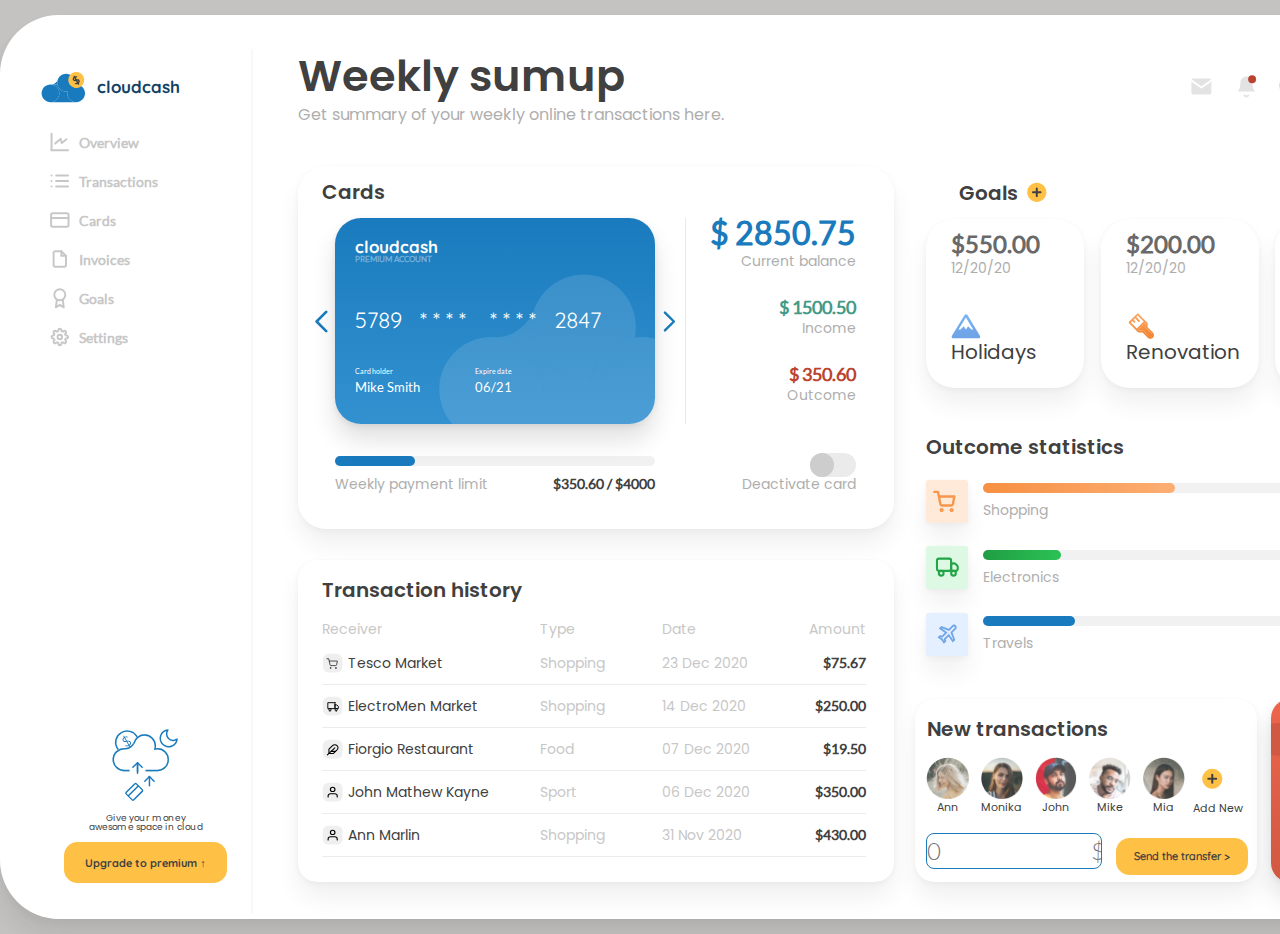
==== test-project/index.html @ 585731b8 "first commit" ====
<!DOCTYPE html>
<html lang="en">
<head>
    <meta charset="UTF-8">
    <meta name="viewport" content="width=device-width, initial-scale=1.0">
    <link rel="stylesheet" href="style.css">
    <title>Document</title>
</head>
<body class="dashboard">    <!-- background -->
    <div class="board">         <!-- board-content -->
        <header>                        <!-- header -->
            <div class="board-name">
                <div class="logo">
                    <img src="images/logo.svg" alt="logotype">
                    <p>cloudcash</p>
                </div>
                <div class="title">
                    <h1>Weekly sumup</h1>
                    <p>Get summary of your weekly online transactions here.</p>
                </div>
            </div>
            <div class="account">
                <img src="images/for-mail.svg" alt="mail">
                <img src="images/for-bell.svg" alt="bell">
                <img src="images/for-account-icon.svg" alt="account-icon">
                <div class="account-data">
                    <p>Andrew</p>
                    <p>Admin account</p>
                </div>
            </div>
        </header>
        <div class="board-content">      <!-- board-content -->
            <nav>                           <!-- navigation -->
                <div class="nav-links">
                    <div class="nav-item">
                        <img src="images/nav-overview.svg" alt="">
                        <p>Overview</p>
                    </div>
                    <div class="nav-item">
                        <img src="images/nav-transactions.svg" alt="">
                        <p>Transactions</p>
                    </div>
                    <div class="nav-item">
                        <img src="images/nav-cards.svg" alt="">
                        <p>Cards</p>
                    </div>
                    <div class="nav-item">
                        <img src="images/nav-invoices.svg" alt="">
                        <p>Invoices</p>
                    </div>
                    <div class="nav-item">
                        <img src="images/nav-goals.svg" alt="">
                        <p>Goals</p>
                    </div>
                    <div class="nav-item">
                        <img src="images/nav-settings.svg" alt="">
                        <p>Settings</p>
                    </div>
                </div>
                <div class="nav-upgrade">
                    <img src="images/for-btn-upgrade.svg" alt="">
                    <p>Give your money <br> awesome space in cloud</p>
                    <button class="btn-upgrade">Upgrade to premium &uparrow;</button>
                </div>
            </nav>
            <main>                          <!-- main content -->
                <div class="column-left">       <!------------first column--------------->
                    <div class="cards">             <!-- cards -->
                        <h2>Cards</h2>
                        <div class="card-wrapper">
                            <div class="card-content-left">
                                <div class="card-content-left-upper">
                                    <div class="card-scroll-left">
                                        <img src="images/arr-left.svg" alt="arr-left">
                                    </div>
                                    <div class="card-item">
                                        <div class="card-item-wrapper">
                                            <p class="card-brand">cloudcash</p>   
                                            <p class="card-type">PREMIUM ACCOUNT</p>
                                            <p class="card-number">5789 &nbsp;&nbsp;* * * * &nbsp;&nbsp; * * * * &nbsp;&nbsp;2847</p>
                                            <div class="card-data-table">
                                                <div class="card-row">
                                                    <p class="card-text">Card holder</p>
                                                    <p class="card-holder">Mike Smith</p>
                                                </div>
                                                <div class="card-row">
                                                    <p class="card-text">Expire date</p>
                                                    <p class="card-expire">06/21</p>
                                                </div>
                                            </div>
                                        </div>
                                        <img src="images/card-design.svg" alt="card-design">
                                    </div>
                                    <div class="card-scroll-right">
                                        <img src="images/arr-right.svg" alt="arr-right">
                                    </div>
                                </div>
                                <div class="card-content-left-lower">
                                    <div class="card-scroll-left">
                                    </div>
                                    <div class="card-progress">
                                        <div class="progress-bar">
                                            <div class="progress-bar-inner"></div>
                                        </div>
                                        <div class="card-limit">
                                            <p>Weekly payment limit</p>
                                            <p>$350.60 / $4000</p>
                                        </div>
                                    </div>
                                    <div class="card-scroll-right">
                                    </div>
                                </div>
                            </div>
                            <div class="card-content-right">
                                <div class="card-info">
                                    <div class="card-info-data">
                                        <p class="cash-current">$ 2850.75</p>
                                        <p class="card-info-text">Current balance</p>
                                        <p class="cash-income">$ 1500.50</p>
                                        <p class="card-info-text">Income</p>
                                        <p class="cash-outcome">$ 350.60</p>
                                        <p class="card-info-text">Outcome</p>
                                    </div>
                                </div>
                                <div class="card-deactivate">
                                    <div class="btn-deactivate">
                                        <div class="btn-deactivate-inner"></div>
                                    </div>
                                    <p class="card-info-text">Deactivate card</p>
                                </div>
                            </div>
                        </div>
                    </div>
                    <div class="transactions">                  <!-- transaction history -->
                        <h2>Transaction history</h2>
                        <div class="transactions-wrapper">
                            <div class="transactions-header">   <!-- transactions header row -->
                                <p class="receiver">Receiver</p>
                                <p class="type">Type</p>
                                <p class="date">Date</p>
                                <p class="amount">Amount</p>
                            </div>
                            <div class="transactions-row">      <!-- transactions data rows -->
                                <img src="images/history-shopping.svg" alt="history-shopping">
                                <p class="receiver">Tesco Market</p>
                                <p class="type">Shopping</p>
                                <p class="date">23 Dec 2020</p>
                                <p class="amount">$75.67</p>
                            </div>
                            <div class="transactions-row">
                                <img src="images/history-car.svg" alt="history-car">
                                <p class="receiver">ElectroMen Market</p>
                                <p class="type">Shopping</p>
                                <p class="date">14 Dec 2020</p>
                                <p class="amount">$250.00</p>
                            </div>
                            <div class="transactions-row">
                                <img src="images/history-food.svg" alt="history-food">
                                <p class="receiver">Fiorgio Restaurant</p>
                                <p class="type">Food</p>
                                <p class="date">07 Dec 2020</p>
                                <p class="amount">$19.50</p>
                            </div>
                            <div class="transactions-row">
                                <img src="images/history-person.svg" alt="history-person">
                                <p class="receiver">John Mathew Kayne</p>
                                <p class="type">Sport</p>
                                <p class="date">06 Dec 2020</p>
                                <p class="amount">$350.00</p>
                            </div>
                            <div class="transactions-row">
                                <img src="images/history-person.svg" alt="history-person">
                                <p class="receiver">Ann Marlin</p>
                                <p class="type">Shopping</p>
                                <p class="date">31 Nov 2020</p>
                                <p class="amount">$430.00</p>
                            </div>
                        </div>
                    </div>
                </div>
                <div class="column-right">  <!------------second column--------------->
                    <div class="goals">         <!-- goals -->
                        <div class="goals-header">
                            <h2>Goals</h2>
                            <img src="images/plus-circle.svg" alt="picture Add new">
                        </div>
                        <div class="goals-wrapper">
                            <div class="goal-item">
                                <div class="goal-item-wrapper">
                                    <p class="goal-amount">$550.00</p>
                                    <p class="goal-date">12/20/20</p>
                                    <img src="images/goal-holidays.svg" alt="goal-holidays">
                                    <p class="goal-name">Holidays</p>
                                </div>
                            </div>
                            <div class="goal-item">
                                <div class="goal-item-wrapper">
                                    <p class="goal-amount">$200.00</p>
                                    <p class="goal-date">12/20/20</p>
                                    <img src="images/goal-brush.svg" alt="goal-brush">
                                    <p class="goal-name">Renovation</p>
                                </div>   
                            </div>
                            <div class="goal-item">
                                <div class="goal-item-wrapper">
                                    <p class="goal-amount">$820.00</p>
                                    <p class="goal-date">12/20/20</p>
                                    <img src="images/goal-xbox.svg" alt="goal-xbox">
                                    <p class="goal-name">Xbox</p>
                                </div>
                            </div>
                        </div>
                    </div>
                    <div class="statistics">            <!-- outcome statistics -->
                        <h2>Outcome statistics</h2>
                        <div id="statistics-shopping" class="statistics-item">
                            <img src="images/stat-shopping.svg" alt="statistics-shopping">
                            <div class="progress-bar">
                                <div class="progress-bar-inner"></div>
                                <p>Shopping</p>
                            </div>
                            <p class="statistics-percent">52%</p>
                        </div>
                        <div id="statistics-electronics" class="statistics-item">
                            <img src="images/stat-electronics.svg" alt="statistics-electronics">
                            <div class="progress-bar">
                                <div class="progress-bar-inner"></div>
                                <p>Electronics</p>
                            </div>
                            <p class="statistics-percent">21%</p>
                        </div>
                        <div id="statistics-travels" class="statistics-item">
                            <img src="images/stat-travels.svg" alt="statistics-travels">
                            <div class="progress-bar">
                                <div class="progress-bar-inner"></div>
                                <p>Travels</p>
                            </div>
                            <p class="statistics-percent">74%</p>
                        </div>
                    </div>
                    <div class="new-transaction">       <!-- new transaction -->
                        <div class="new-transaction-wrapper">
                            <h2>New transactions</h2>
                            <div class="persons">
                                <div class="person-item">
                                    <img src="images/ann.png" alt="picture Ann">
                                    <p>Ann</p>
                                </div>
                                <div class="person-item">
                                    <img src="images/monika.png" alt="picture Monika">
                                    <p>Monika</p>
                                </div>
                                <div class="person-item">
                                    <img src="images/john.png" alt="picture John">
                                    <p>John</p>
                                </div>
                                <div class="person-item">
                                    <img src="images/mike.png" alt="picture Mike">
                                    <p>Mike</p>
                                </div>
                                <div class="person-item">
                                    <img src="images/mia.png" alt="picture Mia">
                                    <p>Mia</p>
                                </div>
                                <div class="person-item-new">
                                    <img src="images/plus-circle.svg" alt="picture Add new">
                                    <p>Add New</p>
                                </div>
                            </div>
                            <div class="field-send-amount">
                                <form action="post">
                                    <input id="send-amount" type="text" placeholder="0                              $">
                                    <button class="send-transfer">Send the transfer ></button>
                                </form>
                            </div>
                        </div>
                        <!-- get-loan -->
                        <div class="get-loan">
                            <p>Get great loan! ></p>
                        </div>
                    </div>
                </div>
            </main>
        </div>
    </div>
</body>
</html>
---- test-project/style.css ----
@font-face {font-family: Lato; src: url(fonts/Lato-Regular.ttf);}
@font-face {font-family: Lato-Light; src: url(fonts/Lato-Light.ttf);}
@font-face {font-family: Poppins; src: url(fonts/Poppins-Regular.ttf);}
@font-face {font-family: Poppins-SemiBold; src: url(fonts/Poppins-SemiBold.ttf);}
@font-face {font-family: Quicksand; src: url(fonts/Quicksand-Regular.ttf);}
@font-face {font-family: Quicksand-Bold; src: url(fonts/Quicksand-Bold.ttf);}

* {
    margin: 0;
    padding: 0;
}
p {
    font-size: 14px;
    font-style: normal;
    line-height: 1;
}
h1 {
    height: 54.85px;
    font-family: Poppins-SemiBold;
    font-size: 43px;
    font-style: normal;
    line-height: 54.85px;
    color: #404040;
    padding-bottom: 3.42px;
}
h2 {
    height: 25px;
    
    font-family: Poppins-SemiBold;
    font-size: 20px;
    font-style: normal;
    line-height: 25px;
    color: #404040;    
}
img {
    display: block;
}
.progress-bar {
    width: 100%;
    height: 10px;
    border-radius: 14px;
    background: #F1F1F1;
}
.progress-bar-inner {
    width: 25%;
    height: 10px;
    border-radius: 11px;
    background: #197BBD;
}

.dashboard {                                /*-------  body  -------*/
    background: rgb(197, 194, 194);
    width: 100vw;
    height: 100%;
}
.board {
    width: 1476.59px;
    height: 903.5px;
    background: linear-gradient(121.32deg, #FFFFFF 10.96%, #FFFFFF 72%, #FFFFFF 99.98%);
    box-shadow: 0px 24px 32px rgba(0, 0, 0, 0.04), 
                0px 16px 24px rgba(0, 0, 0, 0.04), 
                0px 4px 8px rgba(0, 0, 0, 0.04), 
                0px 0px 1px rgba(0, 0, 0, 0.04);
    border-radius: 59px;
    padding: 0;
    margin: 15px auto;
}

header {                        /*-----------     header    -----------*/
    padding-top: 33.94px;
    margin-left: 40.54px;
    display: flex;
    justify-content: space-between;
}
.board-name {
    display: flex;
}
.logo {
    display: flex;
    align-items: center;
    justify-content: flex-start;
    width: 210px;
    border-right: 2px solid #F8F8F8;
}
.logo > p {
    display: block;
    margin-left: 9.01px;
    font-family: Quicksand-Bold;
    font-size: 17px;
    color: #0F4264;
}
.title {
    margin-left: 45px;
}
.title > p {
    font-family: Poppins;
    font-size: 16px;
    color: #AEAEAE;
}
.account {
    display: flex;
    justify-items: center;
    align-items: center;
    margin-right: 43.23px;
}
.account > img {
    display: block;
    margin-left: 20px;
}
.account-data {
    margin-left: 9.18px;
}
.account-data > p:first-child {
    font-family: Poppins-SemiBold;
    color: #404040;
}
.account-data > p:last-child {
    font-family: Poppins;
    color: #AEAEAE;
}

.board-content {            /*-----------     board-content    -----------*/
    display: flex;
}

nav {                       /*-----------     nav    -----------*/
    width: 210px;
    margin-left: 40.54px;
    border-right: 2px solid #F8F8F8;
}
.nav-item {
    width: 165px;
    height: 39px;
    border-radius: 4px;
    display: flex;
}
.nav-item > img {   /*  correct*/
    width: 30px;
    height: 30px;
    margin: 4px;
}
.nav-item > p {
    font-family: Lato;
    font-weight: bold;
    line-height: 39px;
    color: #C7C7C7;
}

/* hover  not works correct*/
.nav-item p:hover,
.nav-item:hover
 {
    color: #197BBD;
    background: #F0F7FF;
    cursor: pointer;
}
.nav-upgrade {
    display: flex;
    flex-direction: column;
    align-items: center;
    
    margin-top: 368px;
}
.nav-upgrade img {
    width: 71.11px;
    height: 79.22px;
}
.nav-upgrade > p {
    font-family: Poppins;
    font-size: 9px;
    text-align: center;
    color: #404040;
    padding: 10px 0;
}
.btn-upgrade {
    margin: 0 auto;
    width: 163.21px;
    height: 41.03px;
    background: #FFC145;
    border-radius: 13.617px;
    border: none;
    font-family: Quicksand-Bold;
    font-size: 11px;
    color: #404040;
}

main {                  /*-----------     main   -----------*/
    display: flex;
}

.cards {                /*-----------    cards   -----------*/
    width: 596.66px;
    height: 363.12px;
    background: linear-gradient(180deg, #FFFFFF 0%, #FFFFFF 100%);
    box-shadow: 0px 16px 24px rgba(0, 0, 0, 0.06), 
                0px 2px 6px rgba(0, 0, 0, 0.04), 
                0px 0px 1px rgba(0, 0, 0, 0.04);
    border-radius: 28px;
    margin: 42.65px 0 31.03px 45px;
}
.cards h2 {
    padding: 14.1px 0 13px 24.64px;
}
.card-wrapper {
    display: flex;
    margin: 0 28px 0 17px;
}
.card-content-left-upper,
.card-content-left-lower {
    display: flex;
}
.card-scroll-left {
    width: 20px;
    height: inherit;
    display: flex;
    flex-flow: column nowrap;
    justify-content: center;
    align-items: flex-start;
}
.card-scroll-right {
    width: 30px;
    height: inherit;
    display: flex;
    flex-flow: column nowrap;
    justify-content: center;
    align-items: center;
}
.card-content-left-upper > .card-scroll-right {
    border-right: 1px solid #E8E8E8;
}
.card-item {
    width: 320.43px;
    height: 206.17px;
    background: linear-gradient(180deg, #197BBD 0%, #3391D0 100%);
    border-radius: 26px;
    box-shadow: 0px 16px 24px rgba(0, 0, 0, 0.12), 
                0px 2px 6px rgba(0, 0, 0, 0.08), 
                0px 0px 1px rgba(0, 0, 0, 0.04);
    position: relative;
}
.card-item-wrapper {
    width: 80%;
    position: relative;
    top: 20.38px;
    left: 20.89px; 
}
.card-brand {
    font-family: Quicksand-Bold;
    font-size: 17px;
    color: #fff;
}
.card-type {
    font-family: Lato;
    font-weight: bold;
    font-size: 8px;
    color: rgba(255, 255, 255, 0.39);
}
.card-number {
    height: 26.67px;
    font-family: Quicksand;
    font-size: 22px;
    color: #FFFFFF;
    margin-top: 46.18px;
}
.card-text {
    font-family: Lato;
    font-size: 7px;
    color: #FFFFFF;
}
.card-holder,
.card-expire {
    font-family: Lato;
    font-size: 13px;
    color: #FFFFFF;
    margin-top: 5.8px;
}
.card-item > img {
    position: absolute;
    bottom: 0;
    right: 0;
}
.card-data-table {
    display: flex;
    margin-top: 31.85px;
}
.card-row {
    width: 120px;
}
.card-progress {
    width: 320px;
    padding-top: 32px;
}
.card-limit {
    margin-top: 10.83px;
    display: flex;
    justify-content: space-between;
}
.card-limit > p:first-child {
    font-family: Poppins;
    color: #AEAEAE;
}
.card-limit > p:last-child {
    font-family: Lato;
    font-weight: bold;
    color: #404040;
}
.card-content-right {
    display: flex;
    flex-flow: column nowrap;
    justify-content: space-between;
}
.card-info {
    width: 170px;
}
.cash-current {
    font-family: Lato;
    font-size: 31.55px;
    font-weight: bold;
    text-align: right;
    color: #197BBD;
}
.cash-income {
    font-family: Lato;
    font-size: 18px;
    font-weight: bold;
    text-align: right;
    color: #439A86;
}
.cash-outcome {
    font-family: Lato;
    font-size: 18px;
    font-weight: bold;
    text-align: right;
    color: #BB4430;
}
.cash-income:hover,
.cash-outcome:hover {
    font-size: 31.55px;
}
.card-info-text,
.card-deactivate {
    display: block;
    font-family: Poppins;
    color: #AEAEAE;
    text-align: right;
}
.card-info-data > .card-info-text {
    padding: 5px 0 30px 0;
}
.card-deactivate {
    display: flex;
    flex-flow: column nowrap;
    align-items: flex-end;
}
.btn-deactivate {
    width: 45.69px;             /* transform: rotate(180deg); ------------- for activation*/
    height: 23.45px;
    background: #EBEBEB;
    border-radius: 13.617px;
}
.btn-deactivate-inner {
    width: 23.45px;
    height: 23.45px;
    background: #CDCDCD;
    border-radius: 13.617px;
}

.transactions {                 /*-----------     transactions     -----------*/
    width: 596.66px;
    height: 322.38px;
    background: #FFFFFF;
    box-shadow: 0px 16px 24px rgba(0, 0, 0, 0.06), 
                0px 2px 6px rgba(0, 0, 0, 0.04), 
                0px 0px 1px rgba(0, 0, 0, 0.04);
    border-radius: 19.0044px;
    margin-left: 45px;
    margin-bottom: 32.09px;
}
.transactions h2 {
    padding: 18.4px 0 18.4px 24.64px;
}
.transactions-wrapper {
    margin: 0 28.28px 0 24.64px;
}
.transactions-header {
    padding-bottom: 6.46px;
    font-family: Poppins;
    color: #C7C7C7;
    display: flex;
}
.transactions-row {
    height: 42px;
    border-bottom: 0.5px solid #ECECEC;
    display: flex;
    align-items: center;
    align-content: center;
}
.transactions-row > .receiver {
    font-family: Poppins;
    color: #404040;
}
.transactions-row > .amount {
    font-family: Lato;
    font-weight: bold;
    color: #404040;   
}
.transactions-row > .type,
.transactions-row > .date
 {
    font-family: Poppins;
    color: #C7C7C7;
}
.transactions-row img {
    width: 20.4px;
    height: 20.4px;
    margin-right: 5.43px;
}
.transactions-header .receiver {
    display: block;
    width: 217.67px;
}
.receiver {
    display: block;
    width: 191.84px;
}
.type {
    display: block;
    width: 122.54px;
}
.date {
    display: block;
    width: 100px;
}
.amount {
    display: block;
    width: 103.53px;
    text-align: right;
}

.goals {                    /*-------     goals     -------*/
    width: 506.9px;
    height: 222px;
    margin: 42.65px 0 0 32.26px;
}
.goals-header {
    display: flex;
    align-items: center;
}
.goals h2 {
    padding: 14.68px 7.51px 13.51px 32.26px;
}
.goals-header > img {
    width: 24px;
    height: 24px;
} 
.goals-wrapper {
    display: flex;
    justify-content: space-between;
}
.goal-item {
    width: 157.93px;
    height: 168.74px;
    background: #FFFFFF;
    box-shadow: 0px 16px 24px rgba(0, 0, 0, 0.06), 
                0px 2px 6px rgba(0, 0, 0, 0.04), 
                0px 0px 1px rgba(0, 0, 0, 0.04);
    border-radius: 28px;
}
.goal-item-wrapper {
    width: 130px;
    height: 150px;
    position: relative;
    top: 13.18px;
    left: 24.64px;
}
.goal-amount {
    font-family: Lato;
    font-weight: bold;
    font-size: 24px;
    color: #696969;
}
.goal-date {
    font-family: Poppins;
    color: #AEAEAE;
    padding-top: 5px;
}
.goal-item-wrapper > img {
    width: 30px;
    height: 30px;
    margin: 35.91px 0 1.42px 0;
} 
.goal-name {
    font-family: Poppins;
    font-size: 20px;
    color: #404040;
}

.statistics {           /*-------     outcome statistics     -------*/
    width: 506.9px;
    height: 221.5px;
    margin: 47.14px 0 0 32.26px;
}
.statistics h2 {
    margin-bottom: 13.05px;
}
.statistics-item {
    height: 50.17px;
    margin-bottom: 16.58px;    
    display: flex;
}
.statistics-item > img {
    width: 24px;
    height: 24px;
    box-shadow: 0px 16px 24px rgba(0, 0, 0, 0.06), 
    0px 2px 6px rgba(0, 0, 0, 0.04), 
    0px 0px 1px rgba(0, 0, 0, 0.04);
    padding: 9px 9px 10px 9px;
    border-radius: 3px;
    margin: 6.73px 15px 0 0;
}
#statistics-shopping img {
    background: #FFEADA;
    padding: 9px 12px 10px 6px;
}
#statistics-electronics img {
    background: #DDF9E4;
}
#statistics-travels img  {
    background: #E4F0FF;
}
#statistics-shopping .progress-bar-inner {
    width: 52%;
    background: linear-gradient(270deg, #FCAE73 0%, #F79042 99.18%);
}
#statistics-electronics .progress-bar-inner {
    width: 21%;
    background: linear-gradient(90deg, #209D43 0%, #2BC255 100%);
}
#statistics-travel .progress-bar-inner {
    width: 74%;
    background: linear-gradient(90deg, #4E96EE 0%, #2779dd 100%);
}
.statistics-item .progress-bar {
    width: 367.74px;
    margin-top: 10px;
}
.statistics-item .progress-bar p {
    font-family: Poppins;
    color: #AEAEAE;
    margin-top: 10px;
}
.statistics-percent {
    display: block;
    font-family: Lato;
    font-weight: bold;
    font-size: 24px;
    color: #696969;
    margin-left: 15.17px;
}

.new-transaction {          /*-------     new-transactions & get loan     -------*/
    display: flex;
}
.new-transaction-wrapper {
    width: 341.51px;
    height: 183.03px;
    background: #FFFFFF;
    box-shadow: 0px 16px 24px rgba(0, 0, 0, 0.06), 
                0px 2px 6px rgba(0, 0, 0, 0.04), 
                0px 0px 1px rgba(0, 0, 0, 0.04);
    border-radius: 19.0044px;
    margin: 42.74px 14.45px 32.09px 21.06px;
}
.new-transaction h2 {
    padding: 18.05px 0 14.91px 12.08px;
}
.persons {
    display: flex;
    flex-wrap: wrap;
    margin-left: 11.2px;
    margin-bottom: 16.52px;
}
.person-item {
    width: 42.14px;
    height: 59.12px;
    margin-right: 12px;
}
.person-item-new {
    width: 53px;
    height: 59.12px;
    margin-left: -6px;
}
.person-item:hover,      
.person-item-new:hover {
    opacity: 0.8;
}
.person-item > p,
.person-item-new > p {
    font-family: Poppins;
    font-size: 11px;
    text-align: center;
    color: #404040;
    padding-top: 3px;
}
.person-item img {
    width: 42.14px;
    height: 42.14px;
}
.person-item-new img {
    margin: 9px;
}
.field-send-amount {
    /* display: flex;
    align-items: center;
    align-content: center; */
    margin-left: 11.2px;
}
                                        /*to be correct*/
#send-amount {
    width: 175.32px;
    height: 36.52px;
    background: #FFFFFF;
    border: 1px solid #197BBD;
    box-sizing: border-box;
    border-radius: 8px;
    font-family: Lato-Light;
    font-style: normal;
    font-weight: 300;
    font-size: 24px;
    line-height: 36px;
    text-align: center;
}
#send-amount:focus {
    outline: none;
    font-family: Lato;
    font-weight: bold;
    text-align: center;
    color: #197BBD;
}
.send-transfer {
    width: 131.59px;
    height: 36.52px;
    border: none;
    background: #FFC145;
    border-radius: 13.617px;
    margin-left: 10.27px;
    font-family: Quicksand;
    font-style: normal;
    font-weight: bold;
    line-height: 1;
    font-size: 11px;
    color: #404040;
}

.get-loan {                 /* -------------     get loan    ------------*/
    width: 157.93px;
    height: 183.03px;
    background: url(images/for-get-loan.svg) no-repeat, linear-gradient(180deg, #ED654C 0%, #D05842 100%);
    box-shadow: 0px 16px 24px rgba(0, 0, 0, 0.12), 
                0px 2px 6px rgba(0, 0, 0, 0.06), 
                0px 0px 1px rgba(0, 0, 0, 0.04);
    border-radius: 19.0044px;
    background-position: top -10px left -25px;
    display: flex;
    align-items: flex-end;
    margin: 42.74px 0 32.09px 0;
}
.get-loan :hover {                                                      /* to be corrected!!!!!!!!! FUUCK!*/
    background: linear-gradient(180deg, #70BDF0 0%, #90C9EF 100%);
    box-shadow: 0px 0px 50px rgba(0, 0, 0, 0.05);
}
.get-loan > p {
    margin: 0 0 6.92px 16.05px;
    display: block;
    width: 99px;
    height: 50px;
    font-family: Poppins-SemiBold;
    font-size: 20.1118px;
    line-height: 25px;
    color: #FFFFFF;
}


/*----------------   MEDIA   -------------------*/

@media (max-width: 767px) {

    .cards {
        margin-left: 10px;

        width: 300px;
        height: auto;
        
    }
    .cards-wrapper {
        display: block;
    }
    .card-item {
    
        width: 210px;
        height: 320px;
    }

    /*transactions*/

    .transactions {
        margin-left: 10px;

        width: 300px;
        height: auto;
        
    }
    .transactions-row,
    .transactions-header {
        display: block;
    }
    .transactions-row > .amount {

        text-align: left;
    }
    .transactions-wrapper {
        padding-bottom: 25px;
    }

    /*goals*/
    .goals {
        margin-left: 10px;

        width: 300px;
    }

    .goals-wrapper {
        display: block;
        
    }
    .goal-item {
        margin: 0 auto;
        margin-bottom: 14.45px;
    }

    /*statistics*/
    .statistics {
        margin-left: 10px;
        width: 300px;

    }
    .statistics-item > .progress {
        width: 175px;
        height: 34.72px;
    }

    /*.new-transaction */
    .new-transaction {
        margin-left: 10px;
        width: 300px;
        
    }
   
    .person-item {

        padding: 0 15px;
        /* opacity: 0.8; */
    
    }
}
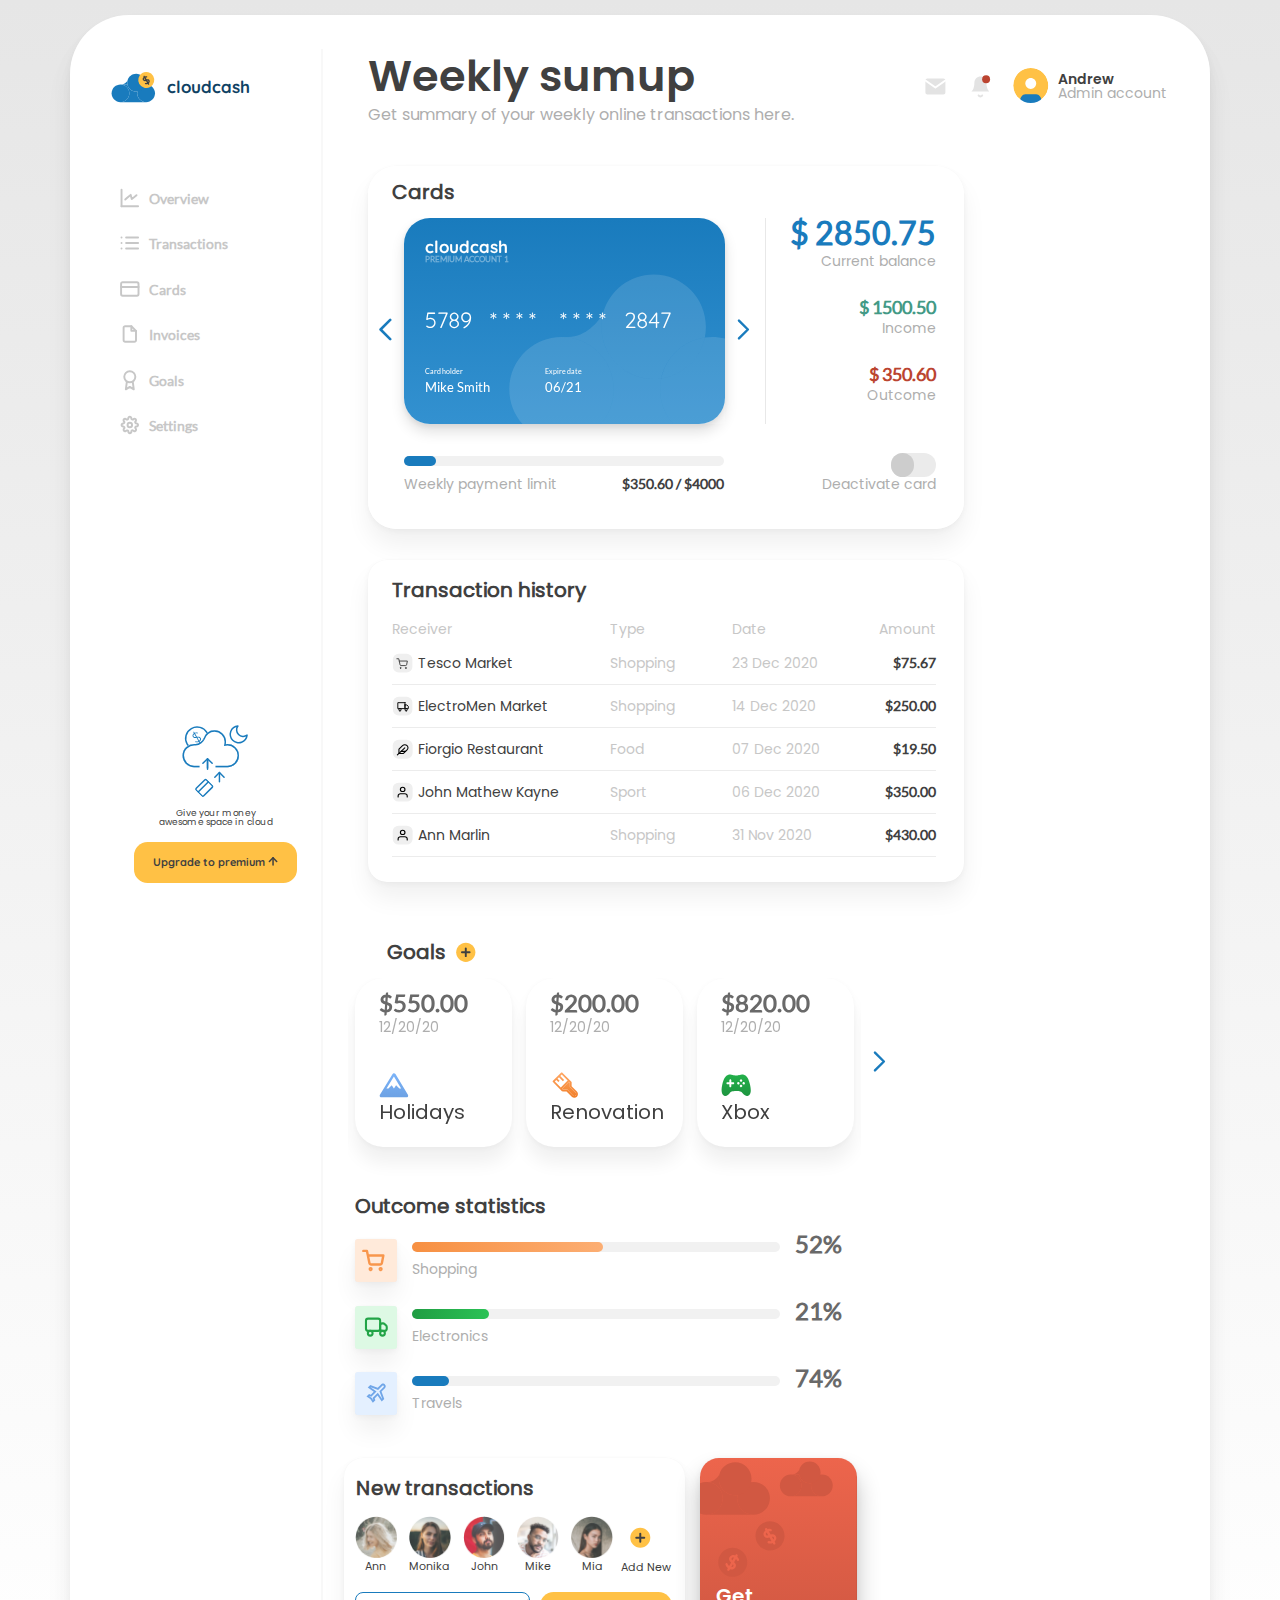
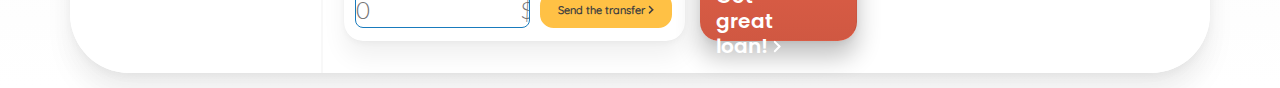
==== commit ed5f0be6: "second commit" ====
--- a/test-project/index.html
+++ b/test-project/index.html
@@ -3,6 +3,10 @@
 <head>
     <meta charset="UTF-8">
     <meta name="viewport" content="width=device-width, initial-scale=1.0">
+    <link rel="stylesheet" type="text/css" href="slider/slick-1.8.1/slick/slick.css"/>
+    <link rel="stylesheet" type="text/css" href="slider/slick-1.8.1/slick/slick-theme.css"/>
+    <script type="text/javascript" src="jquery-3.5.1.min.js"></script>
+    <script type="text/javascript" src="slider/slick-1.8.1/slick/slick.min.js"></script>
     <link rel="stylesheet" href="style.css">
     <title>Document</title>
 </head>
@@ -59,8 +63,8 @@
                 </div>
                 <div class="nav-upgrade">
                     <img src="images/for-btn-upgrade.svg" alt="">
-                    <p>Give your money <br> awesome space in cloud</p>
-                    <button class="btn-upgrade">Upgrade to premium &uparrow;</button>
+                    <p>Give your money <br>awesome space in cloud</p>
+                    <button class="btn-upgrade">Upgrade to premium <img src="images/arr-up.svg" alt=""></button>
                 </div>
             </nav>
             <main>                          <!-- main content -->
@@ -69,14 +73,11 @@
                         <h2>Cards</h2>
                         <div class="card-wrapper">
                             <div class="card-content-left">
-                                <div class="card-content-left-upper">
-                                    <div class="card-scroll-left">
-                                        <img src="images/arr-left.svg" alt="arr-left">
-                                    </div>
-                                    <div class="card-item">
+                                <div class="single-slide">      <!-- slick slider -->
+                                    <div data-card-index="1" class="card-item">
                                         <div class="card-item-wrapper">
                                             <p class="card-brand">cloudcash</p>   
-                                            <p class="card-type">PREMIUM ACCOUNT</p>
+                                            <p class="card-type">PREMIUM ACCOUNT 1</p>
                                             <p class="card-number">5789 &nbsp;&nbsp;* * * * &nbsp;&nbsp; * * * * &nbsp;&nbsp;2847</p>
                                             <div class="card-data-table">
                                                 <div class="card-row">
@@ -91,36 +92,43 @@
                                         </div>
                                         <img src="images/card-design.svg" alt="card-design">
                                     </div>
-                                    <div class="card-scroll-right">
-                                        <img src="images/arr-right.svg" alt="arr-right">
-                                    </div>
-                                </div>
-                                <div class="card-content-left-lower">
-                                    <div class="card-scroll-left">
-                                    </div>
-                                    <div class="card-progress">
-                                        <div class="progress-bar">
-                                            <div class="progress-bar-inner"></div>
+                                    <div data-card-index="2"  class="card-item">
+                                        <div class="card-item-wrapper">
+                                            <p class="card-brand">cloudcash</p>   
+                                            <p class="card-type">PREMIUM ACCOUNT 2</p>
+                                            <p class="card-number">3413 &nbsp;&nbsp;* * * * &nbsp;&nbsp; * * * * &nbsp;&nbsp;9354</p>
+                                            <div class="card-data-table">
+                                                <div class="card-row">
+                                                    <p class="card-text">Card holder</p>
+                                                    <p class="card-holder">Mike Smith</p>
+                                                </div>
+                                                <div class="card-row">
+                                                    <p class="card-text">Expire date</p>
+                                                    <p class="card-expire">02/23</p>
+                                                </div>
+                                            </div>
                                         </div>
-                                        <div class="card-limit">
-                                            <p>Weekly payment limit</p>
-                                            <p>$350.60 / $4000</p>
-                                        </div>
-                                    </div>
-                                    <div class="card-scroll-right">
+                                        <img src="images/card-design.svg" alt="card-design">
+                                    </div>
+                                </div>
+                                <div class="card-progress">
+                                    <div class="progress-bar">
+                                        <div class="progress-bar-inner"></div>
+                                    </div>
+                                    <div class="card-limit">
+                                        <p>Weekly payment limit</p>
+                                        <p>$350.60 / $4000</p>
                                     </div>
                                 </div>
                             </div>
                             <div class="card-content-right">
                                 <div class="card-info">
-                                    <div class="card-info-data">
-                                        <p class="cash-current">$ 2850.75</p>
-                                        <p class="card-info-text">Current balance</p>
-                                        <p class="cash-income">$ 1500.50</p>
-                                        <p class="card-info-text">Income</p>
-                                        <p class="cash-outcome">$ 350.60</p>
-                                        <p class="card-info-text">Outcome</p>
-                                    </div>
+                                    <p class="cash-current">$ 2850.75</p>
+                                    <p class="card-info-text">Current balance</p>
+                                    <p class="cash-income">$ 1500.50</p>
+                                    <p class="card-info-text">Income</p>
+                                    <p class="cash-outcome">$ 350.60</p>
+                                    <p class="card-info-text">Outcome</p>
                                 </div>
                                 <div class="card-deactivate">
                                     <div class="btn-deactivate">
@@ -184,7 +192,7 @@
                             <h2>Goals</h2>
                             <img src="images/plus-circle.svg" alt="picture Add new">
                         </div>
-                        <div class="goals-wrapper">
+                        <div class="multiple-items">    <!-- slick slider -->
                             <div class="goal-item">
                                 <div class="goal-item-wrapper">
                                     <p class="goal-amount">$550.00</p>
@@ -193,6 +201,7 @@
                                     <p class="goal-name">Holidays</p>
                                 </div>
                             </div>
+
                             <div class="goal-item">
                                 <div class="goal-item-wrapper">
                                     <p class="goal-amount">$200.00</p>
@@ -201,6 +210,7 @@
                                     <p class="goal-name">Renovation</p>
                                 </div>   
                             </div>
+
                             <div class="goal-item">
                                 <div class="goal-item-wrapper">
                                     <p class="goal-amount">$820.00</p>
@@ -209,8 +219,28 @@
                                     <p class="goal-name">Xbox</p>
                                 </div>
                             </div>
-                        </div>
-                    </div>
+
+                             <div class="goal-item">
+                                <div class="goal-item-wrapper">
+                                    <p class="goal-amount">$200.00</p>
+                                    <p class="goal-date">12/20/20</p>
+                                    <img src="images/goal-brush.svg" alt="goal-brush">
+                                    <p class="goal-name">Renovation</p>
+                                </div>   
+                            </div>
+
+                            <div class="goal-item">
+                                <div class="goal-item-wrapper">
+                                    <p class="goal-amount">$820.00</p>
+                                    <p class="goal-date">12/20/20</p>
+                                    <img src="images/goal-xbox.svg" alt="goal-xbox">
+                                    <p class="goal-name">Xbox</p>
+                                </div>
+                            </div>
+                        </div>
+                    </div>
+
+                    
                     <div class="statistics">            <!-- outcome statistics -->
                         <h2>Outcome statistics</h2>
                         <div id="statistics-shopping" class="statistics-item">
@@ -238,7 +268,7 @@
                             <p class="statistics-percent">74%</p>
                         </div>
                     </div>
-                    <div class="new-transaction">       <!-- new transaction -->
+                    <div class="new-transaction">       <!--    new transaction     -->
                         <div class="new-transaction-wrapper">
                             <h2>New transactions</h2>
                             <div class="persons">
@@ -267,21 +297,19 @@
                                     <p>Add New</p>
                                 </div>
                             </div>
-                            <div class="field-send-amount">
-                                <form action="post">
-                                    <input id="send-amount" type="text" placeholder="0                              $">
-                                    <button class="send-transfer">Send the transfer ></button>
-                                </form>
-                            </div>
-                        </div>
-                        <!-- get-loan -->
-                        <div class="get-loan">
-                            <p>Get great loan! ></p>
+                            <form action="" class="field-send-amount">
+                                <input id="send-amount" type="text" placeholder="0                              $">
+                                <button class="btn-send-transfer">Send the transfer <img src="images/btn-arr-right.svg" alt="arr-right"></button>
+                            </form>
+                        </div>
+                        <div class="get-loan">          <!-- get-loan -->
+                            <a href="#">Get great loan! <img src="images/for-get-loan-arrow.svg" alt="get-loan"></a>
                         </div>
                     </div>
                 </div>
             </main>
         </div>
     </div>
+    <script src="script.js"></script>
 </body>
 </html>--- a/test-project/style.css
+++ b/test-project/style.css
@@ -9,6 +9,9 @@
     margin: 0;
     padding: 0;
 }
+a {
+    text-decoration: none;
+}
 p {
     font-size: 14px;
     font-style: normal;
@@ -25,8 +28,7 @@
 }
 h2 {
     height: 25px;
-    
-    font-family: Poppins-SemiBold;
+    font-family: Poppins;
     font-size: 20px;
     font-style: normal;
     line-height: 25px;
@@ -42,16 +44,16 @@
     background: #F1F1F1;
 }
 .progress-bar-inner {
-    width: 25%;
+    width: 10%;
     height: 10px;
     border-radius: 11px;
     background: #197BBD;
 }
 
 .dashboard {                                /*-------  body  -------*/
-    background: rgb(197, 194, 194);
-    width: 100vw;
-    height: 100%;
+    /* width: 100vw;
+    height: 100vh; */
+    background: linear-gradient(180deg, #E6E6E6 0%, rgba(240, 240, 240, 0) 100%);
 }
 .board {
     width: 1476.59px;
@@ -127,12 +129,14 @@
     width: 210px;
     margin-left: 40.54px;
     border-right: 2px solid #F8F8F8;
+    padding-top: 55.78px;
 }
 .nav-item {
     width: 165px;
     height: 39px;
     border-radius: 4px;
     display: flex;
+    margin-bottom: 6.5px;
 }
 .nav-item > img {   /*  correct*/
     width: 30px;
@@ -159,7 +163,7 @@
     flex-direction: column;
     align-items: center;
     
-    margin-top: 368px;
+    margin-top: 275.5px;
 }
 .nav-upgrade img {
     width: 71.11px;
@@ -170,10 +174,10 @@
     font-size: 9px;
     text-align: center;
     color: #404040;
-    padding: 10px 0;
+    margin-top: 8.42px;
 }
 .btn-upgrade {
-    margin: 0 auto;
+    margin-top: 15.24px;
     width: 163.21px;
     height: 41.03px;
     background: #FFC145;
@@ -183,9 +187,54 @@
     font-size: 11px;
     color: #404040;
 }
+.btn-upgrade img {
+    display: inline;
+    width: 10px;
+    height: 9px;
+}
 
 main {                  /*-----------     main   -----------*/
     display: flex;
+}
+
+.single-slide {          /*-----------     slick single slider ext   -----------*/
+    display: flex;
+    justify-content: center;
+    width: 350.43px;
+    height: 226.17px;
+}
+.single-item {
+    width: 330.43px;
+    height: 226.17px;
+    border-radius: 26px;
+}
+.single-slide .prev {
+  position: absolute;
+  top: 100px;
+  left: -10px;
+  height: 23px;
+  width: 13px;
+  z-index: 1;
+  cursor: pointer;
+}
+.single-slide .next {
+  position: absolute;
+  top: 100px;
+  right: -10px;
+  height: 23px;
+  width: 13px;
+  z-index: 1;
+  cursor: pointer;
+}
+.slick-prev:before,
+.slick-next:before {
+  display: none;
+}
+.slick-prev,
+.slick-next {
+  width: 50px;
+  height: 50px;
+  z-index:5;
 }
 
 .cards {                /*-----------    cards   -----------*/
@@ -203,40 +252,32 @@
 }
 .card-wrapper {
     display: flex;
-    margin: 0 28px 0 17px;
-}
-.card-content-left-upper,
-.card-content-left-lower {
-    display: flex;
-}
-.card-scroll-left {
-    width: 20px;
-    height: inherit;
+    margin: 0 28px 0 21.59px;
+}
+.card-content-left {
+    display: block;
+}
+.card-content-right {
     display: flex;
     flex-flow: column nowrap;
-    justify-content: center;
-    align-items: flex-start;
-}
-.card-scroll-right {
-    width: 30px;
-    height: inherit;
-    display: flex;
-    flex-flow: column nowrap;
-    justify-content: center;
-    align-items: center;
-}
-.card-content-left-upper > .card-scroll-right {
-    border-right: 1px solid #E8E8E8;
+    justify-content: space-between;
 }
 .card-item {
+    margin: 0 15px;
     width: 320.43px;
     height: 206.17px;
-    background: linear-gradient(180deg, #197BBD 0%, #3391D0 100%);
+    
     border-radius: 26px;
-    box-shadow: 0px 16px 24px rgba(0, 0, 0, 0.12), 
+    box-shadow: 0px 8px 14px rgba(0, 0, 0, 0.12), 
                 0px 2px 6px rgba(0, 0, 0, 0.08), 
                 0px 0px 1px rgba(0, 0, 0, 0.04);
     position: relative;
+}
+[data-card-index="1"] {
+    background: linear-gradient(180deg, #197BBD 0%, #3391D0 100%);
+}
+[data-card-index="2"] {
+    background: linear-gradient(180deg, #19bd99 0%, #72d033 100%);
 }
 .card-item-wrapper {
     width: 80%;
@@ -288,7 +329,8 @@
 }
 .card-progress {
     width: 320px;
-    padding-top: 32px;
+    padding-top: 12px;
+    padding-left: 15px;
 }
 .card-limit {
     margin-top: 10.83px;
@@ -304,18 +346,16 @@
     font-weight: bold;
     color: #404040;
 }
-.card-content-right {
-    display: flex;
-    flex-flow: column nowrap;
-    justify-content: space-between;
-}
 .card-info {
     width: 170px;
+    height: 206px;
+    border-left: 1px solid #E8E8E8;
+    margin-left: 25.84px;
 }
 .cash-current {
     font-family: Lato;
     font-size: 31.55px;
-    font-weight: bold;
+    font-weight: 700;
     text-align: right;
     color: #197BBD;
 }
@@ -333,10 +373,6 @@
     text-align: right;
     color: #BB4430;
 }
-.cash-income:hover,
-.cash-outcome:hover {
-    font-size: 31.55px;
-}
 .card-info-text,
 .card-deactivate {
     display: block;
@@ -344,7 +380,7 @@
     color: #AEAEAE;
     text-align: right;
 }
-.card-info-data > .card-info-text {
+.card-info > .card-info-text {
     padding: 5px 0 30px 0;
 }
 .card-deactivate {
@@ -437,8 +473,25 @@
     text-align: right;
 }
 
+.multiple-items {               /*-------   slick multiple slider ext     -------*/
+    width: 513px;
+    height: 200px;
+    margin-left: -7px;
+    display: flex;
+    justify-content: center;
+}
+.multiple-items .next {
+    position: absolute;
+    top: 72px;
+    right: -25px;
+    height: 23px;
+    width: 13px;
+    z-index: 1;
+    cursor: pointer;
+}
+
 .goals {                    /*-------     goals     -------*/
-    width: 506.9px;
+    width: 530.14px;
     height: 222px;
     margin: 42.65px 0 0 32.26px;
 }
@@ -452,19 +505,16 @@
 .goals-header > img {
     width: 24px;
     height: 24px;
-} 
-.goals-wrapper {
-    display: flex;
-    justify-content: space-between;
 }
 .goal-item {
     width: 157.93px;
     height: 168.74px;
     background: #FFFFFF;
-    box-shadow: 0px 16px 24px rgba(0, 0, 0, 0.06), 
+    box-shadow: 0px 16px 18px rgba(0, 0, 0, 0.06), 
                 0px 2px 6px rgba(0, 0, 0, 0.04), 
                 0px 0px 1px rgba(0, 0, 0, 0.04);
     border-radius: 28px;
+    margin: 0 7px;
 }
 .goal-item-wrapper {
     width: 130px;
@@ -493,6 +543,14 @@
     font-family: Poppins;
     font-size: 20px;
     color: #404040;
+}
+.goals-wrapper > .card-scroll-right {
+    width: 13px;
+    height: 168.74px;
+    display: flex;
+    flex-flow: column nowrap;
+    justify-content: center;
+    align-items: center;
 }
 
 .statistics {           /*-------     outcome statistics     -------*/
@@ -610,12 +668,9 @@
     margin: 9px;
 }
 .field-send-amount {
-    /* display: flex;
-    align-items: center;
-    align-content: center; */
+    display: flex;
     margin-left: 11.2px;
 }
-                                        /*to be correct*/
 #send-amount {
     width: 175.32px;
     height: 36.52px;
@@ -627,6 +682,7 @@
     font-style: normal;
     font-weight: 300;
     font-size: 24px;
+    color: #C7C7C7;
     line-height: 36px;
     text-align: center;
 }
@@ -637,7 +693,7 @@
     text-align: center;
     color: #197BBD;
 }
-.send-transfer {
+.btn-send-transfer {
     width: 131.59px;
     height: 36.52px;
     border: none;
@@ -651,25 +707,29 @@
     font-size: 11px;
     color: #404040;
 }
+.btn-send-transfer img {
+    display: inline;
+}
 
 .get-loan {                 /* -------------     get loan    ------------*/
     width: 157.93px;
     height: 183.03px;
     background: url(images/for-get-loan.svg) no-repeat, linear-gradient(180deg, #ED654C 0%, #D05842 100%);
-    box-shadow: 0px 16px 24px rgba(0, 0, 0, 0.12), 
+    box-shadow: 0px 16px 24px rgba(0, 0, 0, 0.24), 
                 0px 2px 6px rgba(0, 0, 0, 0.06), 
                 0px 0px 1px rgba(0, 0, 0, 0.04);
-    border-radius: 19.0044px;
+    border-radius: 19px;
     background-position: top -10px left -25px;
     display: flex;
     align-items: flex-end;
     margin: 42.74px 0 32.09px 0;
 }
-.get-loan :hover {                                                      /* to be corrected!!!!!!!!! FUUCK!*/
+.get-loan:hover {                                                      /* to be corrected!!!!!!!!! onclick!*/
     background: linear-gradient(180deg, #70BDF0 0%, #90C9EF 100%);
     box-shadow: 0px 0px 50px rgba(0, 0, 0, 0.05);
-}
-.get-loan > p {
+    cursor: pointer;
+}
+.get-loan > a {
     margin: 0 0 6.92px 16.05px;
     display: block;
     width: 99px;
@@ -679,87 +739,19 @@
     line-height: 25px;
     color: #FFFFFF;
 }
-
+.get-loan img {
+    display: inline;
+}
 
 /*----------------   MEDIA   -------------------*/
 
-@media (max-width: 767px) {
-
-    .cards {
-        margin-left: 10px;
-
-        width: 300px;
+@media (max-width: 1477px) {
+    .board {
+        width: 1140px;
         height: auto;
-        
     }
-    .cards-wrapper {
+    main {
         display: block;
     }
-    .card-item {
     
-        width: 210px;
-        height: 320px;
-    }
-
-    /*transactions*/
-
-    .transactions {
-        margin-left: 10px;
-
-        width: 300px;
-        height: auto;
-        
-    }
-    .transactions-row,
-    .transactions-header {
-        display: block;
-    }
-    .transactions-row > .amount {
-
-        text-align: left;
-    }
-    .transactions-wrapper {
-        padding-bottom: 25px;
-    }
-
-    /*goals*/
-    .goals {
-        margin-left: 10px;
-
-        width: 300px;
-    }
-
-    .goals-wrapper {
-        display: block;
-        
-    }
-    .goal-item {
-        margin: 0 auto;
-        margin-bottom: 14.45px;
-    }
-
-    /*statistics*/
-    .statistics {
-        margin-left: 10px;
-        width: 300px;
-
-    }
-    .statistics-item > .progress {
-        width: 175px;
-        height: 34.72px;
-    }
-
-    /*.new-transaction */
-    .new-transaction {
-        margin-left: 10px;
-        width: 300px;
-        
-    }
-   
-    .person-item {
-
-        padding: 0 15px;
-        /* opacity: 0.8; */
-    
-    }
 }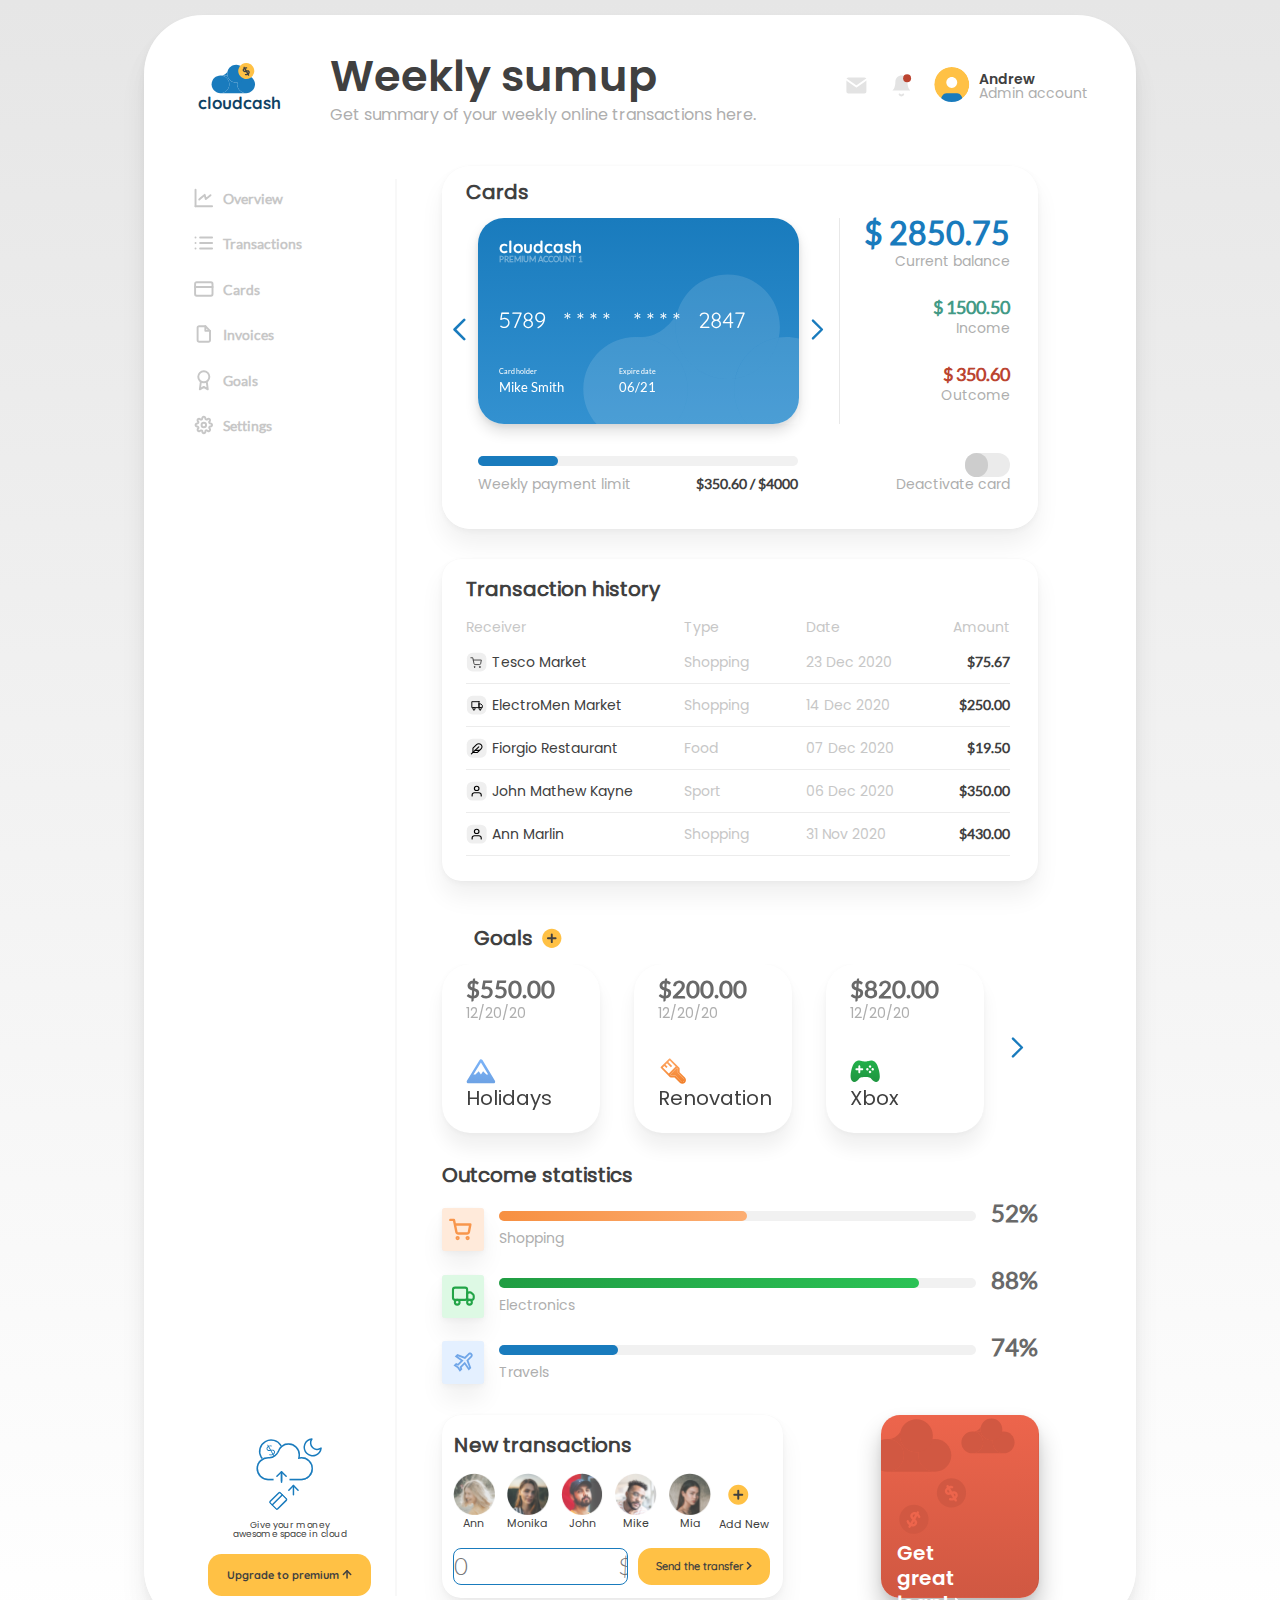
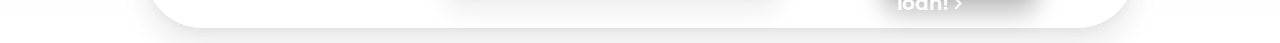
==== commit fde473dc: "[~] all files" ====
--- a/test-project/index.html
+++ b/test-project/index.html
@@ -7,7 +7,9 @@
     <link rel="stylesheet" type="text/css" href="slider/slick-1.8.1/slick/slick-theme.css"/>
     <script type="text/javascript" src="jquery-3.5.1.min.js"></script>
     <script type="text/javascript" src="slider/slick-1.8.1/slick/slick.min.js"></script>
+    
     <link rel="stylesheet" href="style.css">
+    
     <title>Document</title>
 </head>
 <body class="dashboard">    <!-- background -->
@@ -201,7 +203,6 @@
                                     <p class="goal-name">Holidays</p>
                                 </div>
                             </div>
-
                             <div class="goal-item">
                                 <div class="goal-item-wrapper">
                                     <p class="goal-amount">$200.00</p>
@@ -210,7 +211,6 @@
                                     <p class="goal-name">Renovation</p>
                                 </div>   
                             </div>
-
                             <div class="goal-item">
                                 <div class="goal-item-wrapper">
                                     <p class="goal-amount">$820.00</p>
@@ -219,7 +219,6 @@
                                     <p class="goal-name">Xbox</p>
                                 </div>
                             </div>
-
                              <div class="goal-item">
                                 <div class="goal-item-wrapper">
                                     <p class="goal-amount">$200.00</p>
@@ -228,7 +227,6 @@
                                     <p class="goal-name">Renovation</p>
                                 </div>   
                             </div>
-
                             <div class="goal-item">
                                 <div class="goal-item-wrapper">
                                     <p class="goal-amount">$820.00</p>
@@ -239,8 +237,6 @@
                             </div>
                         </div>
                     </div>
-
-                    
                     <div class="statistics">            <!-- outcome statistics -->
                         <h2>Outcome statistics</h2>
                         <div id="statistics-shopping" class="statistics-item">
@@ -254,10 +250,10 @@
                         <div id="statistics-electronics" class="statistics-item">
                             <img src="images/stat-electronics.svg" alt="statistics-electronics">
                             <div class="progress-bar">
-                                <div class="progress-bar-inner"></div>
+                                <div id="xxxx1" class="progress-bar-inner"></div>
                                 <p>Electronics</p>
                             </div>
-                            <p class="statistics-percent">21%</p>
+                            <p id="yyyy1" class="statistics-percent">21%</p>
                         </div>
                         <div id="statistics-travels" class="statistics-item">
                             <img src="images/stat-travels.svg" alt="statistics-travels">
--- a/test-project/style.css
+++ b/test-project/style.css
@@ -18,6 +18,7 @@
     line-height: 1;
 }
 h1 {
+    width: 430px;
     height: 54.85px;
     font-family: Poppins-SemiBold;
     font-size: 43px;
@@ -44,10 +45,11 @@
     background: #F1F1F1;
 }
 .progress-bar-inner {
-    width: 10%;
+    width: 0%;
     height: 10px;
     border-radius: 11px;
     background: #197BBD;
+    transition: width 2s;
 }
 
 .dashboard {                                /*-------  body  -------*/
@@ -57,7 +59,7 @@
 }
 .board {
     width: 1476.59px;
-    height: 903.5px;
+    height: 903.5px; 
     background: linear-gradient(121.32deg, #FFFFFF 10.96%, #FFFFFF 72%, #FFFFFF 99.98%);
     box-shadow: 0px 24px 32px rgba(0, 0, 0, 0.04), 
                 0px 16px 24px rgba(0, 0, 0, 0.04), 
@@ -69,20 +71,23 @@
 }
 
 header {                        /*-----------     header    -----------*/
+    display: flex;
+    flex-flow: wrap row;
+    justify-content: space-between;
     padding-top: 33.94px;
     margin-left: 40.54px;
-    display: flex;
-    justify-content: space-between;
 }
 .board-name {
     display: flex;
+    flex-flow: wrap row;
 }
 .logo {
+    width: 210px;
+    height: 74px;
+    border-right: 2px solid #F8F8F8;
     display: flex;
     align-items: center;
     justify-content: flex-start;
-    width: 210px;
-    border-right: 2px solid #F8F8F8;
 }
 .logo > p {
     display: block;
@@ -92,7 +97,9 @@
     color: #0F4264;
 }
 .title {
-    margin-left: 45px;
+    width: 430px;
+    height: 74px;
+    margin-left: 45px;  
 }
 .title > p {
     font-family: Poppins;
@@ -100,10 +107,12 @@
     color: #AEAEAE;
 }
 .account {
+    width: 265px;
+    height: 74px;
     display: flex;
     justify-items: center;
     align-items: center;
-    margin-right: 43.23px;
+    margin-right: 47.44px;
 }
 .account > img {
     display: block;
@@ -128,8 +137,14 @@
 nav {                       /*-----------     nav    -----------*/
     width: 210px;
     margin-left: 40.54px;
+    margin-bottom: 32.09px;
     border-right: 2px solid #F8F8F8;
     padding-top: 55.78px;
+
+    display: flex;
+    flex-flow: column nowrap;
+    justify-content: space-between;
+    flex-shrink: 0;
 }
 .nav-item {
     width: 165px;
@@ -162,8 +177,6 @@
     display: flex;
     flex-direction: column;
     align-items: center;
-    
-    margin-top: 275.5px;
 }
 .nav-upgrade img {
     width: 71.11px;
@@ -195,6 +208,7 @@
 
 main {                  /*-----------     main   -----------*/
     display: flex;
+    flex-flow: wrap row;
 }
 
 .single-slide {          /*-----------     slick single slider ext   -----------*/
@@ -332,6 +346,9 @@
     padding-top: 12px;
     padding-left: 15px;
 }
+.progress-bar-inner {
+    width: 25%;
+}
 .card-limit {
     margin-top: 10.83px;
     display: flex;
@@ -401,7 +418,7 @@
     border-radius: 13.617px;
 }
 
-.transactions {                 /*-----------     transactions     -----------*/
+.transactions {                 /*-----------     transactions history    -----------*/
     width: 596.66px;
     height: 322.38px;
     background: #FFFFFF;
@@ -409,8 +426,7 @@
                 0px 2px 6px rgba(0, 0, 0, 0.04), 
                 0px 0px 1px rgba(0, 0, 0, 0.04);
     border-radius: 19.0044px;
-    margin-left: 45px;
-    margin-bottom: 32.09px;
+    margin: 0 0 32.09px 45px;
 }
 .transactions h2 {
     padding: 18.4px 0 18.4px 24.64px;
@@ -563,13 +579,13 @@
 }
 .statistics-item {
     height: 50.17px;
-    margin-bottom: 16.58px;    
+    margin-bottom: 16.58px;
     display: flex;
 }
 .statistics-item > img {
     width: 24px;
     height: 24px;
-    box-shadow: 0px 16px 24px rgba(0, 0, 0, 0.06), 
+    box-shadow: 0px 16px 24px rgba(0, 0, 0, 0.06),
     0px 2px 6px rgba(0, 0, 0, 0.04), 
     0px 0px 1px rgba(0, 0, 0, 0.04);
     padding: 9px 9px 10px 9px;
@@ -745,13 +761,339 @@
 
 /*----------------   MEDIA   -------------------*/
 
-@media (max-width: 1477px) {
+@media (min-width: 992px) and (max-width: 1476px) {
     .board {
-        width: 1140px;
+        width: 992px;
         height: auto;
     }
+    .logo {
+        width: 100px;
+        flex-flow: column wrap;
+        align-items: center;
+        justify-content: center;
+        border-right: none;
+    }
+    nav {
+        margin-top: 55.78px;
+        padding-top: 0;
+    }
+    .cards {
+        margin-bottom: 30px;
+    }
+    .transactions,
+    .goals,
+    .statistics,
+    .new-transaction {
+        margin: 0 0 30px 45px;
+    }
+    .new-transaction-wrapper {
+        margin: 0 14.45px 0 0;
+    }
+    .get-loan {
+        margin: 0;
+    }
+    .goals {
+        width: 574px;
+    }
+    .goal-item {
+        margin: 0 17px;
+    }
+    .multiple-items {
+        width: 100%;
+        height: 200px;
+        margin-left: -17px;
+        display: flex;
+        justify-content: center;
+    }
+    .statistics {
+        width: 597px;
+    }
+    .statistics-item .progress-bar {
+        width: 80%; 
+    }
+    .new-transaction {
+        display: flex;
+        justify-content: space-between;
+    }
+}
+
+@media (min-width: 640px) and (max-width: 991px) {
+    .board {
+        width: 640px;
+        height: auto;
+    }
+    .board-content {
+        display: flex;
+        flex-flow: row wrap;
+    }
+    .board-name {
+        display: flex;
+        flex-flow: wrap row;
+        justify-content: flex-start;
+    }
+    .logo {
+        width: 100px;
+        flex-flow: column wrap;
+        align-items: center;
+        justify-content: center;
+        border-right: none;
+    }
+    .title {
+        margin-left: 25px;
+    }
+    .account {
+        margin-left: 280px;
+        margin-right: 0;
+    }
+    nav {
+        width: 580px;
+        margin: 0 30px;
+        border-right: none;
+        padding-top: 0;
+        margin-bottom: 0;
+        display: flex;
+        flex-flow: row nowrap;
+        justify-content: space-between;
+    }
+    .nav-upgrade {
+        display: flex;
+        flex-direction: column;
+        align-items: center;
+        justify-content: flex-end;
+    }
+    .cards,
+    .transactions,
+    .goals,
+    .statistics {
+        margin: 30px 0 35px 20px;
+    }
+    .goals {
+        width: 574px;
+        margin: 0 0 35px 20px;
+    }
+    .goal-item {
+        margin: 0 17px;
+    }
+    .multiple-items {
+        width: 100%;
+        height: 200px;
+        margin-left: -17px;
+        display: flex;
+        justify-content: center;
+    }
+    .statistics {
+        width: 597px;
+    }
+    .statistics-item .progress-bar {
+        width: 80%; 
+    }
+    .new-transaction {
+        display: flex;
+        justify-content: space-between;
+    }
+    .new-transaction-wrapper {
+        margin: 0 14.45px 0 20px;
+    }
+    .get-loan {
+        margin: 0 0 32.09px 0;
+    }
+}
+@media (max-width: 639px) {
+    .board {
+        width: 320px;
+        height: auto;
+    }
+    .board-content {
+        display: flex;
+        flex-flow: row wrap;
+    }
+    header {
+        padding-top: 30px;
+        margin-left: 0;
+    }
+    .board-name {
+        display: flex;
+        flex-flow: wrap row;
+        justify-content: flex-start;
+    }
+    .logo {
+        width: 280px;
+        flex-flow: column wrap;
+        align-items: center;
+        justify-content: center;
+        border-right: none;
+        margin: 0 20px;
+    }
+    .title {
+        width: 280px;
+        height: 180px;
+        margin: 0 20px;
+    }
+    .title p {
+        margin: 0;
+        text-align: center;
+        padding-bottom: 15px;
+    }
+    h1 {
+        width: 280px;
+        height: 115px;
+        text-align: center;
+        margin-bottom: 5px;
+        margin: 0;
+    }
+    .account {
+        width: 280px;
+        margin: 0 20px;
+        border-top: 2px solid #F8F8F8;
+        border-bottom: 2px solid #F8F8F8;
+    }
+    nav {
+        width: 280px;
+        margin: 0 10px;
+        border-right: none;
+        padding-top: 0;
+        margin-bottom: 0;
+        display: flex;
+        justify-content: space-between;
+    }
+
+    .nav-links {
+        display: flex;
+        flex-flow: column nowrap;
+        align-items: center;
+    }
+    .nav-upgrade {
+        display: flex;
+        flex-direction: column;
+        align-items: center;
+        justify-content: flex-end;
+    }
     main {
+        width: 300px;
+    }
+    .cards,
+    .transactions,
+    .goals,
+    .statistics {
+        width: 280px;
+        height: auto;
+        margin: 30px 0 35px 20px;
+    }
+    .cards {
+        width: 280px;
+        height: auto;
+
+        margin: 30px 20px;
+    }
+    .card-wrapper {
         display: block;
-    }
-    
+        margin: 0 28px 0 21.59px;
+    }
+
+    .card-item {
+        margin: 0 15px;
+        width: 220px;
+        height: 300px;
+
+    }
+
+
+    .single-slide {
+        display: flex;
+        justify-content: center;
+        width: 240px;
+        height: 320px;
+    }
+    .card-progress {
+        width: 250px;
+}
+    .progress-bar {
+        width: 200px;
+        height: 10px;
+        border-radius: 14px;
+        background: #F1F1F1;
+    }
+    .card-limit {
+        margin-top: 10.83px;
+        display: block;
+    }
+    .card-limit p {
+    padding-bottom: 10px;
+    }
+    .card-info {
+        width: 210px;
+        height: 206px;
+        border-left: none;
+        border-top: 2px solid #F8F8F8;
+        padding-top: 10px;
+        margin: 20px;
+    }
+    .card-deactivate {
+        margin: 20px 0;
+    }
+    .transactions-header {
+        display: block;
+        text-align: left;
+    }
+    .transactions-header p,
+    .transactions-row p {
+        margin: 10px 0;
+        text-align: left;
+    }
+    .transactions-header .amount,
+    .transactions-row .amount {
+        text-align: left;
+    }
+    .transactions-row {
+        display: block;
+        height: 150px;
+        padding-top: 20px;
+        border-top: 0.5px solid #ECECEC;
+        border-bottom: 0.5px solid #ECECEC;
+    }
+    .column-right {
+        width: 280px;
+    }
+    .goals {
+        width: 280px;
+        margin: 0 0 35px 20px;
+    }
+    .goal-item {
+        margin: 0 17px;
+    }
+    .multiple-items {
+        width: 280px;
+        height: 200px;
+        margin-left: -17px;
+        display: flex;
+        justify-content: center;
+    }
+    .statistics {
+        width: 280px;
+    }
+    .statistics-item .progress-bar {
+        width: 160px; 
+    }
+    .new-transaction {
+        width: 280px;
+        display: block;
+        justify-content: space-between;
+    }
+    .new-transaction-wrapper {
+        width: 280px;
+        height: 300px;
+        margin: 0 0 0 20px;
+    }
+    .field-send-amount {
+        display: block;
+        margin-left: 11.2px;
+    }
+    .btn-send-transfer {
+        margin: 20px 0;
+    }
+    .get-loan {
+        width: 157.93px;
+        height: 183.03px;
+        margin: 30px 0 30px 85px;
+    }
 }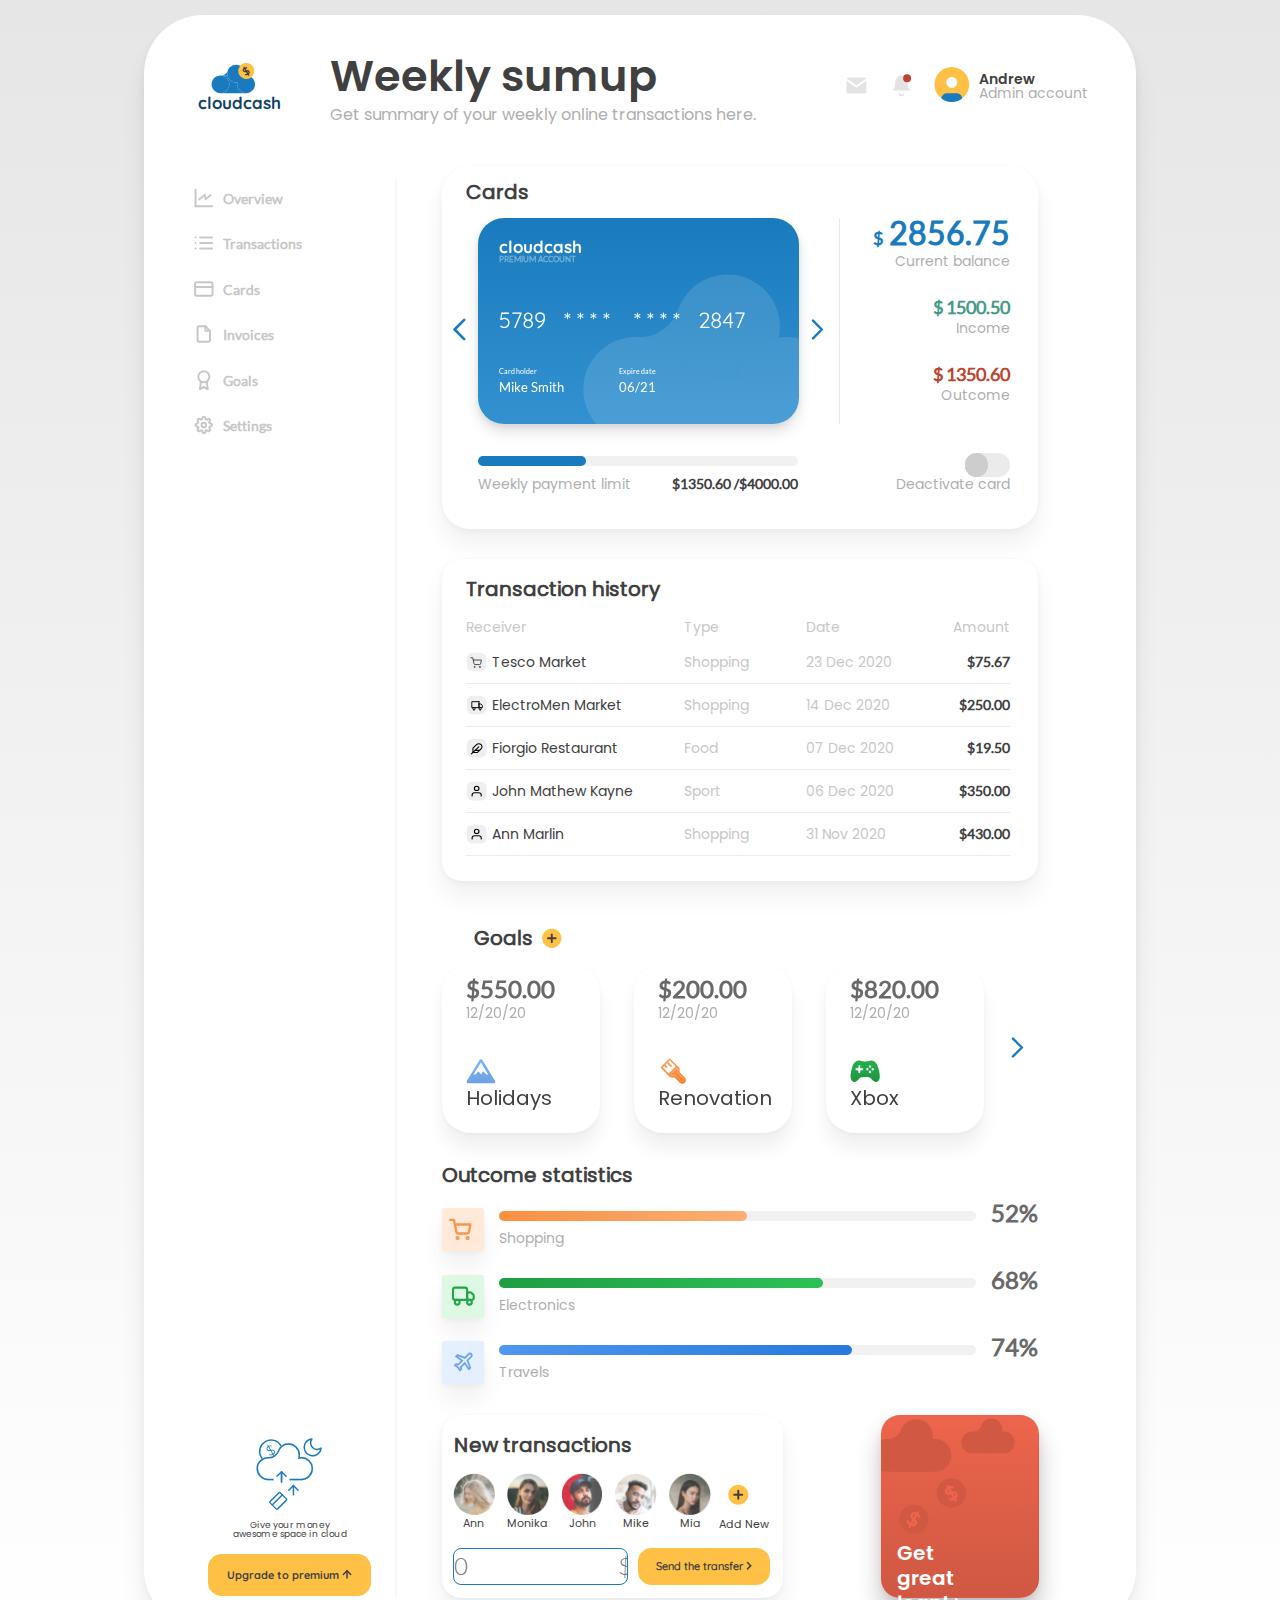
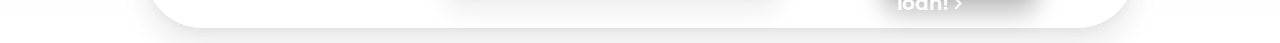
==== commit 07af4026: "[~] all files, again))" ====
--- a/test-project/index.html
+++ b/test-project/index.html
@@ -7,10 +7,8 @@
     <link rel="stylesheet" type="text/css" href="slider/slick-1.8.1/slick/slick-theme.css"/>
     <script type="text/javascript" src="jquery-3.5.1.min.js"></script>
     <script type="text/javascript" src="slider/slick-1.8.1/slick/slick.min.js"></script>
-    
     <link rel="stylesheet" href="style.css">
-    
-    <title>Document</title>
+    <title>Cloudcash</title>        <!-- FAVICON -->
 </head>
 <body class="dashboard">    <!-- background -->
     <div class="board">         <!-- board-content -->
@@ -76,10 +74,10 @@
                         <div class="card-wrapper">
                             <div class="card-content-left">
                                 <div class="single-slide">      <!-- slick slider -->
-                                    <div data-card-index="1" class="card-item">
+                                    <div data-card-item="1" class="card-item">
                                         <div class="card-item-wrapper">
                                             <p class="card-brand">cloudcash</p>   
-                                            <p class="card-type">PREMIUM ACCOUNT 1</p>
+                                            <p class="card-type">PREMIUM ACCOUNT</p>
                                             <p class="card-number">5789 &nbsp;&nbsp;* * * * &nbsp;&nbsp; * * * * &nbsp;&nbsp;2847</p>
                                             <div class="card-data-table">
                                                 <div class="card-row">
@@ -94,10 +92,10 @@
                                         </div>
                                         <img src="images/card-design.svg" alt="card-design">
                                     </div>
-                                    <div data-card-index="2"  class="card-item">
+                                    <div data-card-item="2" class="card-item">
                                         <div class="card-item-wrapper">
                                             <p class="card-brand">cloudcash</p>   
-                                            <p class="card-type">PREMIUM ACCOUNT 2</p>
+                                            <p class="card-type">PREMIUM ACCOUNT</p>
                                             <p class="card-number">3413 &nbsp;&nbsp;* * * * &nbsp;&nbsp; * * * * &nbsp;&nbsp;9354</p>
                                             <div class="card-data-table">
                                                 <div class="card-row">
@@ -115,11 +113,11 @@
                                 </div>
                                 <div class="card-progress">
                                     <div class="progress-bar">
-                                        <div class="progress-bar-inner"></div>
+                                        <div data-card-progress class="progress-bar-inner"></div>
                                     </div>
                                     <div class="card-limit">
                                         <p>Weekly payment limit</p>
-                                        <p>$350.60 / $4000</p>
+                                        <p data-card-limit-value>$350.60 / $4000</p>
                                     </div>
                                 </div>
                             </div>
@@ -239,29 +237,29 @@
                     </div>
                     <div class="statistics">            <!-- outcome statistics -->
                         <h2>Outcome statistics</h2>
-                        <div id="statistics-shopping" class="statistics-item">
+                        <div data-statistics="1" class="statistics-item">
                             <img src="images/stat-shopping.svg" alt="statistics-shopping">
                             <div class="progress-bar">
                                 <div class="progress-bar-inner"></div>
                                 <p>Shopping</p>
                             </div>
-                            <p class="statistics-percent">52%</p>
-                        </div>
-                        <div id="statistics-electronics" class="statistics-item">
+                            <p data-statistics-percent="1" class="statistics-percent">52%</p>
+                        </div>
+                        <div data-statistics="2" class="statistics-item">
                             <img src="images/stat-electronics.svg" alt="statistics-electronics">
                             <div class="progress-bar">
-                                <div id="xxxx1" class="progress-bar-inner"></div>
+                                <div class="progress-bar-inner"></div>
                                 <p>Electronics</p>
                             </div>
-                            <p id="yyyy1" class="statistics-percent">21%</p>
-                        </div>
-                        <div id="statistics-travels" class="statistics-item">
+                            <p data-statistics-percent="2" class="statistics-percent">21%</p>
+                        </div>
+                        <div data-statistics="3" class="statistics-item">
                             <img src="images/stat-travels.svg" alt="statistics-travels">
                             <div class="progress-bar">
                                 <div class="progress-bar-inner"></div>
                                 <p>Travels</p>
                             </div>
-                            <p class="statistics-percent">74%</p>
+                            <p data-statistics-percent="3" class="statistics-percent">74%</p>
                         </div>
                     </div>
                     <div class="new-transaction">       <!--    new transaction     -->
--- a/test-project/style.css
+++ b/test-project/style.css
@@ -53,8 +53,6 @@
 }
 
 .dashboard {                                /*-------  body  -------*/
-    /* width: 100vw;
-    height: 100vh; */
     background: linear-gradient(180deg, #E6E6E6 0%, rgba(240, 240, 240, 0) 100%);
 }
 .board {
@@ -287,10 +285,10 @@
                 0px 0px 1px rgba(0, 0, 0, 0.04);
     position: relative;
 }
-[data-card-index="1"] {
+[data-card-item="1"] {
     background: linear-gradient(180deg, #197BBD 0%, #3391D0 100%);
 }
-[data-card-index="2"] {
+[data-card-item="2"] {
     background: linear-gradient(180deg, #19bd99 0%, #72d033 100%);
 }
 .card-item-wrapper {
@@ -347,7 +345,7 @@
     padding-left: 15px;
 }
 .progress-bar-inner {
-    width: 25%;
+    width: 1%;
 }
 .card-limit {
     margin-top: 10.83px;
@@ -375,6 +373,9 @@
     font-weight: 700;
     text-align: right;
     color: #197BBD;
+}
+.cash-current::first-letter {
+    font-size: 18px;
 }
 .cash-income {
     font-family: Lato;
@@ -592,26 +593,26 @@
     border-radius: 3px;
     margin: 6.73px 15px 0 0;
 }
-#statistics-shopping img {
+[data-statistics="1"] img {
     background: #FFEADA;
     padding: 9px 12px 10px 6px;
 }
-#statistics-electronics img {
+[data-statistics="2"] img {
     background: #DDF9E4;
 }
-#statistics-travels img  {
+[data-statistics="3"] img  {
     background: #E4F0FF;
 }
-#statistics-shopping .progress-bar-inner {
-    width: 52%;
+[data-statistics="1"] .progress-bar-inner {
+    width: 1%;
     background: linear-gradient(270deg, #FCAE73 0%, #F79042 99.18%);
 }
-#statistics-electronics .progress-bar-inner {
-    width: 21%;
+[data-statistics="2"] .progress-bar-inner {
+    width: 1%;
     background: linear-gradient(90deg, #209D43 0%, #2BC255 100%);
 }
-#statistics-travel .progress-bar-inner {
-    width: 74%;
+[data-statistics="3"] .progress-bar-inner {
+    width: 1%;
     background: linear-gradient(90deg, #4E96EE 0%, #2779dd 100%);
 }
 .statistics-item .progress-bar {
@@ -956,7 +957,6 @@
         display: flex;
         justify-content: space-between;
     }
-
     .nav-links {
         display: flex;
         flex-flow: column nowrap;
@@ -989,15 +989,15 @@
         display: block;
         margin: 0 28px 0 21.59px;
     }
-
     .card-item {
         margin: 0 15px;
         width: 220px;
         height: 300px;
-
-    }
-
-
+    }
+    .card-number {
+        width: 180px;
+        padding-bottom: 80px;
+    }
     .single-slide {
         display: flex;
         justify-content: center;
@@ -1059,10 +1059,11 @@
         margin: 0 0 35px 20px;
     }
     .goal-item {
+        width: 158px;
         margin: 0 17px;
     }
     .multiple-items {
-        width: 280px;
+        width: 200px;
         height: 200px;
         margin-left: -17px;
         display: flex;
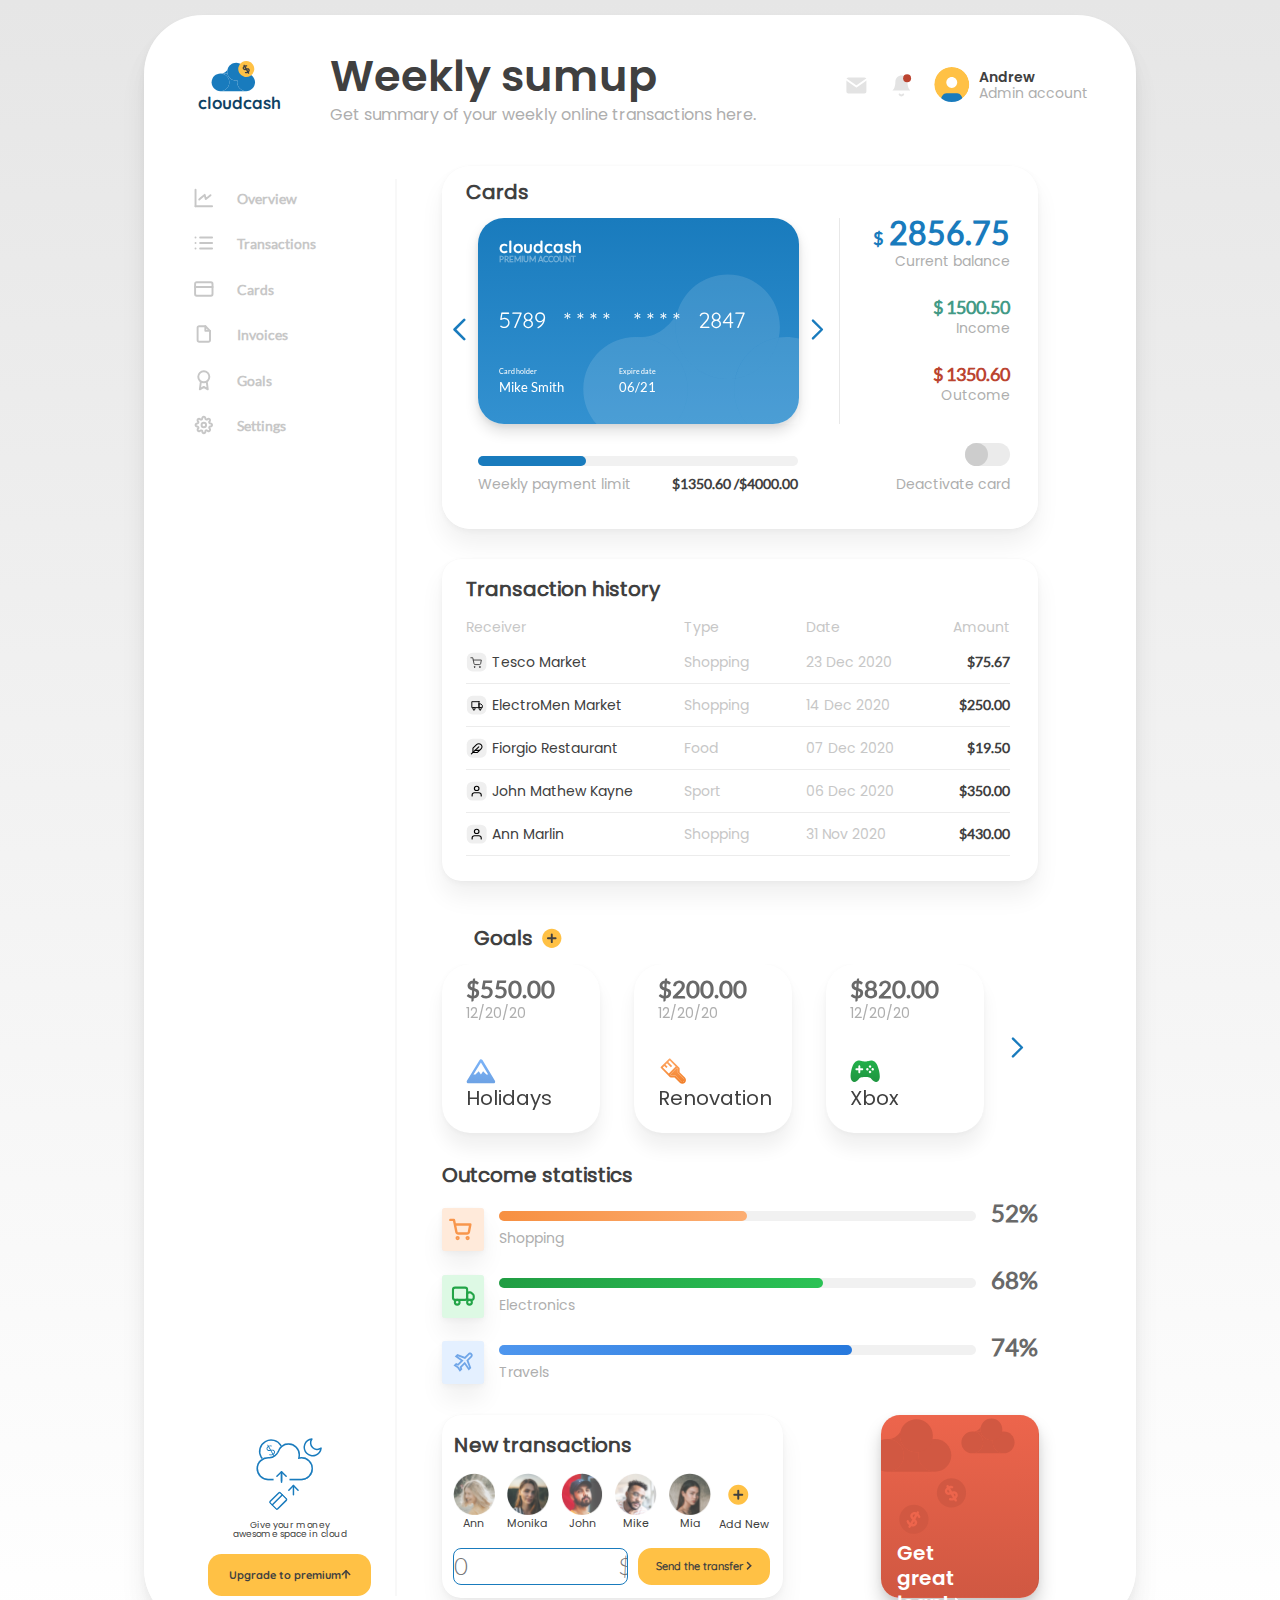
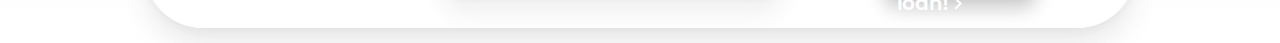
==== commit a8771e3e: "[~] all files" ====
--- a/test-project/index.html
+++ b/test-project/index.html
@@ -8,15 +8,16 @@
     <script type="text/javascript" src="jquery-3.5.1.min.js"></script>
     <script type="text/javascript" src="slider/slick-1.8.1/slick/slick.min.js"></script>
     <link rel="stylesheet" href="style.css">
-    <title>Cloudcash</title>        <!-- FAVICON -->
+    <link rel="shortcut icon" href="images/logo.svg" type="image/svg">
+    <title>Financial Dashboard</title>        <!-- FAVICON -->
 </head>
-<body class="dashboard">    <!-- background -->
-    <div class="board">         <!-- board-content -->
-        <header>                        <!-- header -->
+<body class="dashboard">
+    <div class="board">
+        <header>
             <div class="board-name">
                 <div class="logo">
                     <img src="images/logo.svg" alt="logotype">
-                    <p>cloudcash</p>
+                    <a href="https://cloudcash.com">cloudcash</a>
                 </div>
                 <div class="title">
                     <h1>Weekly sumup</h1>
@@ -28,52 +29,128 @@
                 <img src="images/for-bell.svg" alt="bell">
                 <img src="images/for-account-icon.svg" alt="account-icon">
                 <div class="account-data">
-                    <p>Andrew</p>
-                    <p>Admin account</p>
+                    <a href="#">Andrew</a>
+                    <a href="#">Admin account</a>
                 </div>
             </div>
         </header>
-        <div class="board-content">      <!-- board-content -->
-            <nav>                           <!-- navigation -->
+        <div class="board-content">
+            <nav>
                 <div class="nav-links">
-                    <div class="nav-item">
-                        <img src="images/nav-overview.svg" alt="">
-                        <p>Overview</p>
-                    </div>
-                    <div class="nav-item">
-                        <img src="images/nav-transactions.svg" alt="">
-                        <p>Transactions</p>
-                    </div>
-                    <div class="nav-item">
-                        <img src="images/nav-cards.svg" alt="">
-                        <p>Cards</p>
-                    </div>
-                    <div class="nav-item">
-                        <img src="images/nav-invoices.svg" alt="">
-                        <p>Invoices</p>
-                    </div>
-                    <div class="nav-item">
-                        <img src="images/nav-goals.svg" alt="">
-                        <p>Goals</p>
-                    </div>
-                    <div class="nav-item">
-                        <img src="images/nav-settings.svg" alt="">
-                        <p>Settings</p>
+                    <div id="nav-item-overview" class="nav-item">
+                        <svg width="31" height="31" viewBox="0 0 31 31" fill="none" xmlns="http://www.w3.org/2000/svg">
+                            <path d="M6.75787 24.0048L6.75787 6.92108" stroke-width="2" stroke-linecap="round" stroke-linejoin="round"/>
+                            <path d="M6.75767 24.0046L23.8414 24.0046" stroke-width="2" stroke-linecap="round" stroke-linejoin="round"/>
+                            <path d="M10.5943 17.0974C12.822 15.0627 14.4198 13.8993 16.2216 12.2839L17.3399 16.6643L22.2127 12.5568"
+                            stroke-width="2" stroke-linecap="round" stroke-linejoin="round"/>
+                        </svg>
+                        <a href="#">Overview</a>
+                    </div>
+                    <div id="nav-item-transactions" class="nav-item">
+                        <svg width="31" height="31" viewBox="0 0 31 31" fill="none" xmlns="http://www.w3.org/2000/svg">
+                            <path d="M11.4908 9.74953H23.8701" stroke-width="2" stroke-linecap="round" stroke-linejoin="round"/>
+                            <path d="M11.4908 15.463H23.8701" stroke-width="2" stroke-linecap="round" stroke-linejoin="round"/>
+                            <path d="M11.4908 21.1765H23.8701" stroke-width="2" stroke-linecap="round" stroke-linejoin="round"/>
+                            <path d="M6.7298 9.74965H6.73836" stroke-width="2" stroke-linecap="round" stroke-linejoin="round"/>
+                            <path d="M6.72955 15.463H6.73812" stroke-width="2" stroke-linecap="round" stroke-linejoin="round"/>
+                            <path d="M6.72955 21.1765H6.73812" stroke-width="2" stroke-linecap="round" stroke-linejoin="round"/>
+                        </svg>
+                        <a href="#">Transactions</a>
+                    </div>
+                    <div id="nav-item-cards" class="nav-item">
+                        <svg width="31" height="31" viewBox="0 0 31 31" fill="none" xmlns="http://www.w3.org/2000/svg">
+                            <path d="M22.6634 8.46317H7.93611C7.03237 8.46317 6.29974 9.24667 6.29974 10.2132V20.7132C6.29974 
+                            21.6797 7.03237 22.4632 7.93611 22.4632H22.6634C23.5671 22.4632 24.2997 21.6797 24.2997 
+                            20.7132V10.2132C24.2997 9.24667 23.5671 8.46317 22.6634 8.46317Z" 
+                            stroke-width="2" stroke-linecap="round" stroke-linejoin="round"/>
+                            <path d="M6.29974 13.4632H24.2997" stroke-width="2" stroke-linecap="round" stroke-linejoin="round"/>
+                        </svg>
+                        <a href="#">Cards</a>
+                    </div>
+                    <div id="nav-item-invoices" class="nav-item">
+                        <svg width="31" height="31" viewBox="0 0 31 31" fill="none" xmlns="http://www.w3.org/2000/svg">
+                            <path d="M16.9011 7.45601H10.4955C10.0708 7.45601 9.66347 7.62473 9.36315 7.92505C9.06282 8.22537 
+                            8.8941 8.6327 8.8941 9.05742V21.8687C8.8941 22.2934 9.06282 22.7007 9.36315 23.001C9.66347 23.3014 
+                            10.0708 23.4701 10.4955 23.4701H20.104C20.5287 23.4701 20.936 23.3014 21.2363 23.001C21.5366 22.7007 
+                            21.7054 22.2934 21.7054 21.8687V12.2602L16.9011 7.45601Z" 
+                            stroke-width="2" stroke-linecap="round" stroke-linejoin="round"/>
+                            <path d="M16.9012 7.45578V12.26H21.7055" stroke-width="2" stroke-linecap="round" stroke-linejoin="round"/>
+                        </svg>
+                        <a href="#">Invoices</a>
+                    </div>
+                    <div id="nav-item-goals" class="nav-item">
+                        <svg width="31" height="31" viewBox="0 0 31 31" fill="none" xmlns="http://www.w3.org/2000/svg">
+                            <path d="M15.2996 17.9139C18.4581 17.9139 21.0185 15.3535 21.0185 12.195C21.0185 9.03651 18.4581 6.47605 
+                            15.2996 6.47605C12.1411 6.47605 9.58063 9.03651 9.58063 12.195C9.58063 15.3535 12.1411 17.9139 15.2996 
+                            17.9139Z" stroke-width="2" stroke-linecap="round" stroke-linejoin="round"/>
+                            <path d="M12.2032 17.683L11.2146 25.1258L15.2996 22.6749L19.3845 25.1258L18.396 17.6749" 
+                            stroke-width="2" stroke-linecap="round" stroke-linejoin="round"/>
+                        </svg>
+                        <a href="#">Goals</a>
+                    </div>
+                    <div id="nav-item-settings" class="nav-item">
+                        <svg width="31" height="31" viewBox="0 0 31 31" fill="none" xmlns="http://www.w3.org/2000/svg">
+                            <path d="M15.3 17.7785C16.5785 17.7785 17.6149 16.742 17.6149 15.4635C17.6149 14.185 16.5785 13.1486 
+                            15.3 13.1486C14.0215 13.1486 12.985 14.185 12.985 15.4635C12.985 16.742 14.0215 17.7785 15.3 17.7785Z" 
+                            stroke-width="2" stroke-linecap="round" stroke-linejoin="round"/>
+                            <path d="M21.01 17.7783C20.9072 18.011 20.8766 18.2692 20.922 18.5195C20.9674 18.7698 21.0867 19.0008 
+                            21.2646 19.1827L21.3109 19.229C21.4544 19.3723 21.5682 19.5425 21.6459 19.7298C21.7235 19.9172 21.7635 
+                            20.118 21.7635 20.3208C21.7635 20.5236 21.7235 20.7245 21.6459 20.9118C21.5682 21.0992 21.4544 21.2694 
+                            21.3109 21.4127C21.1676 21.5562 20.9974 21.67 20.81 21.7477C20.6227 21.8254 20.4218 21.8653 20.219 
+                            21.8653C20.0162 21.8653 19.8154 21.8254 19.628 21.7477C19.4407 21.67 19.2705 21.5562 19.1271 
+                            21.4127L19.0808 21.3664C18.899 21.1885 18.668 21.0692 18.4177 21.0238C18.1674 20.9784 17.9092 
+                            21.009 17.6765 21.1118C17.4482 21.2096 17.2536 21.372 17.1165 21.579C16.9794 21.786 16.9058 22.0286 
+                            16.9048 22.2769V22.4081C16.9048 22.8174 16.7422 23.21 16.4528 23.4994C16.1634 23.7888 15.7708 23.9514 
+                            15.3615 23.9514C14.9522 23.9514 14.5597 23.7888 14.2703 23.4994C13.9808 23.21 13.8182 22.8174 13.8182 
+                            22.4081V22.3387C13.8123 22.0833 13.7296 21.8356 13.581 21.6278C13.4323 21.42 13.2246 21.2617 12.9849 
+                            21.1735C12.7521 21.0708 12.4939 21.0401 12.2436 21.0855C11.9933 21.1309 11.7623 21.2502 11.5805 
+                            21.4281L11.5342 21.4744C11.3908 21.6179 11.2206 21.7318 11.0333 21.8094C10.8459 21.8871 10.6451 21.9271 
+                            10.4423 21.9271C10.2395 21.9271 10.0387 21.8871 9.8513 21.8094C9.66395 21.7318 9.49374 21.6179 9.35041 
+                            21.4744C9.20693 21.3311 9.09309 21.1609 9.01543 20.9735C8.93776 20.7862 8.89779 20.5854 8.89779 
+                            20.3826C8.89779 20.1797 8.93776 19.9789 9.01543 19.7916C9.09309 19.6042 9.20693 19.434 9.35041 
+                            19.2907L9.39671 19.2444C9.57461 19.0625 9.69394 18.8315 9.73933 18.5812C9.78471 18.3309 9.75407 
+                            18.0727 9.65136 17.84C9.55354 17.6118 9.39112 17.4171 9.1841 17.28C8.97707 17.1429 8.73448 17.0693 
+                            8.48617 17.0683H8.35499C7.94569 17.0683 7.55315 16.9058 7.26373 16.6163C6.9743 16.3269 6.81171 15.9344 
+                            6.81171 15.5251C6.81171 15.1158 6.9743 14.7232 7.26373 14.4338C7.55315 14.1444 7.94569 13.9818 8.35499 
+                            13.9818H8.42444C8.67985 13.9758 8.92756 13.8931 9.13536 13.7445C9.34316 13.5959 9.50144 13.3882 9.58962 
+                            13.1484C9.69234 12.9157 9.72298 12.6575 9.6776 12.4072C9.63221 12.1568 9.51287 11.9259 9.33498 
+                            11.744L9.28868 11.6977C9.14519 11.5544 9.03136 11.3842 8.9537 11.1968C8.87603 11.0095 8.83606 10.8086 
+                            8.83606 10.6058C8.83606 10.403 8.87603 10.2022 8.9537 10.0148C9.03136 9.82749 9.14519 9.65728 9.28868 
+                            9.51395C9.43201 9.37047 9.60222 9.25663 9.78957 9.17897C9.97692 9.1013 10.1777 9.06133 10.3806 
+                            9.06133C10.5834 9.06133 10.7842 9.1013 10.9715 9.17897C11.1589 9.25663 11.3291 9.37047 11.4724 
+                            9.51395L11.5187 9.56025C11.7006 9.73815 11.9316 9.85748 12.1819 9.90287C12.4322 9.94825 12.6904 
+                            9.91761 12.9231 9.8149H12.9849C13.2131 9.71708 13.4077 9.55466 13.5448 9.34764C13.6819 9.14061 
+                            13.7555 8.89802 13.7565 8.64971V8.51853C13.7565 8.10923 13.9191 7.71669 14.2085 7.42726C14.4979 
+                            7.13784 14.8905 6.97525 15.2998 6.97525C15.7091 6.97525 16.1016 7.13784 16.3911 7.42726C16.6805 
+                            7.71669 16.8431 8.10923 16.8431 8.51853V8.58798C16.8441 8.83629 16.9176 9.07888 17.0547 9.28591C17.1918 
+                            9.49293 17.3865 9.65535 17.6147 9.75316C17.8475 9.85588 18.1056 9.88652 18.356 9.84114C18.6063 9.79575 
+                            18.8373 9.67641 19.0191 9.49852L19.0654 9.45222C19.2087 9.30873 19.3789 9.1949 19.5663 9.11724C19.7537 
+                            9.03957 19.9545 8.9996 20.1573 8.9996C20.3601 8.9996 20.5609 9.03957 20.7483 9.11724C20.9356 9.1949 
+                            21.1058 9.30873 21.2492 9.45222C21.3927 9.59555 21.5065 9.76576 21.5841 9.95311C21.6618 10.1405 21.7018 
+                            10.3413 21.7018 10.5441C21.7018 10.7469 21.6618 10.9477 21.5841 11.1351C21.5065 11.3224 21.3927 11.4926 
+                            21.2492 11.636L21.2029 11.6823C21.025 11.8641 20.9056 12.0951 20.8603 12.3454C20.8149 12.5958 20.8455 
+                            12.8539 20.9482 13.0867V13.1484C21.046 13.3766 21.2085 13.5713 21.4155 13.7084C21.6225 13.8455 21.8651 
+                            13.9191 22.1134 13.92H22.2446C22.6539 13.92 23.0464 14.0826 23.3359 14.3721C23.6253 14.6615 23.7879 
+                            15.054 23.7879 15.4633C23.7879 15.8726 23.6253 16.2652 23.3359 16.5546C23.0464 16.844 22.6539 17.0066 
+                            22.2446 17.0066H22.1751C21.9268 17.0076 21.6842 17.0812 21.4772 17.2183C21.2702 17.3554 21.1078 17.55 
+                            21.01 17.7783V17.7783Z" stroke-width="2" stroke-linecap="round" stroke-linejoin="round"/>
+                        </svg>
+                        <a href="#">Settings</a>
                     </div>
                 </div>
                 <div class="nav-upgrade">
-                    <img src="images/for-btn-upgrade.svg" alt="">
+                    <img src="images/for-btn-upgrade.svg" alt="image-money-to-cloud">
                     <p>Give your money <br>awesome space in cloud</p>
-                    <button class="btn-upgrade">Upgrade to premium <img src="images/arr-up.svg" alt=""></button>
+                    <button class="btn-upgrade"><a href="https://google.com">Upgrade to premium</a><img src="images/arr-up.svg" alt="arrow-up"></button>
                 </div>
             </nav>
-            <main>                          <!-- main content -->
-                <div class="column-left">       <!------------first column--------------->
-                    <div class="cards">             <!-- cards -->
+            <main>
+                <div class="column-left">
+                    <div class="cards">
                         <h2>Cards</h2>
                         <div class="card-wrapper">
                             <div class="card-content-left">
-                                <div class="single-slide">      <!-- slick slider -->
+                                <div class="single-slide">
                                     <div data-card-item="1" class="card-item">
                                         <div class="card-item-wrapper">
                                             <p class="card-brand">cloudcash</p>   
@@ -139,16 +216,16 @@
                             </div>
                         </div>
                     </div>
-                    <div class="transactions">                  <!-- transaction history -->
+                    <div class="transactions">
                         <h2>Transaction history</h2>
                         <div class="transactions-wrapper">
-                            <div class="transactions-header">   <!-- transactions header row -->
+                            <div class="transactions-header">
                                 <p class="receiver">Receiver</p>
                                 <p class="type">Type</p>
                                 <p class="date">Date</p>
                                 <p class="amount">Amount</p>
                             </div>
-                            <div class="transactions-row">      <!-- transactions data rows -->
+                            <div class="transactions-row">
                                 <img src="images/history-shopping.svg" alt="history-shopping">
                                 <p class="receiver">Tesco Market</p>
                                 <p class="type">Shopping</p>
@@ -186,13 +263,13 @@
                         </div>
                     </div>
                 </div>
-                <div class="column-right">  <!------------second column--------------->
-                    <div class="goals">         <!-- goals -->
+                <div class="column-right">
+                    <div class="goals">
                         <div class="goals-header">
                             <h2>Goals</h2>
                             <img src="images/plus-circle.svg" alt="picture Add new">
                         </div>
-                        <div class="multiple-items">    <!-- slick slider -->
+                        <div class="multiple-items">
                             <div class="goal-item">
                                 <div class="goal-item-wrapper">
                                     <p class="goal-amount">$550.00</p>
@@ -235,7 +312,7 @@
                             </div>
                         </div>
                     </div>
-                    <div class="statistics">            <!-- outcome statistics -->
+                    <div class="statistics">
                         <h2>Outcome statistics</h2>
                         <div data-statistics="1" class="statistics-item">
                             <img src="images/stat-shopping.svg" alt="statistics-shopping">
@@ -262,7 +339,7 @@
                             <p data-statistics-percent="3" class="statistics-percent">74%</p>
                         </div>
                     </div>
-                    <div class="new-transaction">       <!--    new transaction     -->
+                    <div class="new-transaction">
                         <div class="new-transaction-wrapper">
                             <h2>New transactions</h2>
                             <div class="persons">
@@ -292,12 +369,12 @@
                                 </div>
                             </div>
                             <form action="" class="field-send-amount">
-                                <input id="send-amount" type="text" placeholder="0                              $">
-                                <button class="btn-send-transfer">Send the transfer <img src="images/btn-arr-right.svg" alt="arr-right"></button>
+                                <input name="send-amount" id="send-amount" type="text" placeholder="0                              $">
+                                <button class="btn-send-transfer">Send the transfer <img src="images/btn-arr-right.svg" alt="arrow-right"></button>
                             </form>
                         </div>
-                        <div class="get-loan">          <!-- get-loan -->
-                            <a href="#">Get great loan! <img src="images/for-get-loan-arrow.svg" alt="get-loan"></a>
+                        <div class="get-loan">
+                            <a href="https://google.com">Get great loan! <img src="images/for-get-loan-arrow.svg" alt="get-loan"></a>
                         </div>
                     </div>
                 </div>
--- a/test-project/style.css
+++ b/test-project/style.css
@@ -11,6 +11,7 @@
 }
 a {
     text-decoration: none;
+    color: inherit;
 }
 p {
     font-size: 14px;
@@ -51,24 +52,19 @@
     background: #197BBD;
     transition: width 2s;
 }
-
-.dashboard {                                /*-------  body  -------*/
+.dashboard {
     background: linear-gradient(180deg, #E6E6E6 0%, rgba(240, 240, 240, 0) 100%);
 }
 .board {
     width: 1476.59px;
     height: 903.5px; 
     background: linear-gradient(121.32deg, #FFFFFF 10.96%, #FFFFFF 72%, #FFFFFF 99.98%);
-    box-shadow: 0px 24px 32px rgba(0, 0, 0, 0.04), 
-                0px 16px 24px rgba(0, 0, 0, 0.04), 
-                0px 4px 8px rgba(0, 0, 0, 0.04), 
-                0px 0px 1px rgba(0, 0, 0, 0.04);
+    box-shadow: 0px 24px 32px rgba(0, 0, 0, 0.04), 0px 16px 24px rgba(0, 0, 0, 0.04), 0px 4px 8px rgba(0, 0, 0, 0.04), 0px 0px 1px rgba(0, 0, 0, 0.04);
     border-radius: 59px;
     padding: 0;
     margin: 15px auto;
 }
-
-header {                        /*-----------     header    -----------*/
+header {
     display: flex;
     flex-flow: wrap row;
     justify-content: space-between;
@@ -86,14 +82,18 @@
     display: flex;
     align-items: center;
     justify-content: flex-start;
-}
-.logo > p {
+    cursor: pointer;
+}
+.logo > a {
     display: block;
     margin-left: 9.01px;
     font-family: Quicksand-Bold;
     font-size: 17px;
     color: #0F4264;
 }
+.logo > a:hover {
+    opacity: 0.8;
+}
 .title {
     width: 430px;
     height: 74px;
@@ -115,30 +115,45 @@
 .account > img {
     display: block;
     margin-left: 20px;
+    cursor: pointer;
+}
+.account > img:hover {
+    background: #F0F7FF;
+    box-shadow: 0px 10px 12px rgba(0, 0, 0, 0.04);
 }
 .account-data {
     margin-left: 9.18px;
-}
-.account-data > p:first-child {
+    cursor: pointer;
+}
+.account-data:hover {
+    width: 110px;
+    height: 35px;
+    background: #F0F7FF;
+    border-radius: 5px;
+    box-shadow: 0px 10px 12px rgba(0, 0, 0, 0.04);
+}
+.account-data > a:first-child {
+    display: block;
     font-family: Poppins-SemiBold;
+    font-size: 14px;
+    line-height: 1;
     color: #404040;
 }
-.account-data > p:last-child {
-    font-family: Poppins;
+.account-data > a:last-child {
+    font-family: Poppins;
+    font-size: 14px;
+    line-height: 1;
     color: #AEAEAE;
 }
-
-.board-content {            /*-----------     board-content    -----------*/
-    display: flex;
-}
-
-nav {                       /*-----------     nav    -----------*/
+.board-content {
+    display: flex;
+}
+nav {
     width: 210px;
     margin-left: 40.54px;
     margin-bottom: 32.09px;
     border-right: 2px solid #F8F8F8;
     padding-top: 55.78px;
-
     display: flex;
     flex-flow: column nowrap;
     justify-content: space-between;
@@ -150,26 +165,23 @@
     border-radius: 4px;
     display: flex;
     margin-bottom: 6.5px;
-}
-.nav-item > img {   /*  correct*/
+    cursor: pointer;
+}
+.nav-item > svg {
     width: 30px;
     height: 30px;
-    margin: 4px;
-}
-.nav-item > p {
+    margin: 4px 18px 4px 4px;
+    stroke: #C7C7C7;
+}
+.nav-item svg:hover {
+    stroke: #197BBD;
+}
+.nav-item > a {
     font-family: Lato;
+    font-size: 14px;
     font-weight: bold;
     line-height: 39px;
     color: #C7C7C7;
-}
-
-/* hover  not works correct*/
-.nav-item p:hover,
-.nav-item:hover
- {
-    color: #197BBD;
-    background: #F0F7FF;
-    cursor: pointer;
 }
 .nav-upgrade {
     display: flex;
@@ -197,19 +209,22 @@
     font-family: Quicksand-Bold;
     font-size: 11px;
     color: #404040;
+    cursor: pointer;
+    outline: none;
 }
 .btn-upgrade img {
     display: inline;
     width: 10px;
     height: 9px;
 }
-
-main {                  /*-----------     main   -----------*/
+.btn-upgrade:hover {
+    opacity: 0.8;
+}
+main {
     display: flex;
     flex-flow: wrap row;
 }
-
-.single-slide {          /*-----------     slick single slider ext   -----------*/
+.single-slide {
     display: flex;
     justify-content: center;
     width: 350.43px;
@@ -248,14 +263,11 @@
   height: 50px;
   z-index:5;
 }
-
-.cards {                /*-----------    cards   -----------*/
+.cards {
     width: 596.66px;
     height: 363.12px;
     background: linear-gradient(180deg, #FFFFFF 0%, #FFFFFF 100%);
-    box-shadow: 0px 16px 24px rgba(0, 0, 0, 0.06), 
-                0px 2px 6px rgba(0, 0, 0, 0.04), 
-                0px 0px 1px rgba(0, 0, 0, 0.04);
+    box-shadow: 0px 16px 24px rgba(0, 0, 0, 0.06), 0px 2px 6px rgba(0, 0, 0, 0.04), 0px 0px 1px rgba(0, 0, 0, 0.04);
     border-radius: 28px;
     margin: 42.65px 0 31.03px 45px;
 }
@@ -278,11 +290,8 @@
     margin: 0 15px;
     width: 320.43px;
     height: 206.17px;
-    
     border-radius: 26px;
-    box-shadow: 0px 8px 14px rgba(0, 0, 0, 0.12), 
-                0px 2px 6px rgba(0, 0, 0, 0.08), 
-                0px 0px 1px rgba(0, 0, 0, 0.04);
+    box-shadow: 0px 8px 14px rgba(0, 0, 0, 0.12), 0px 2px 6px rgba(0, 0, 0, 0.08), 0px 0px 1px rgba(0, 0, 0, 0.04);
     position: relative;
 }
 [data-card-item="1"] {
@@ -406,8 +415,11 @@
     flex-flow: column nowrap;
     align-items: flex-end;
 }
+.card-deactivate p {
+    padding-top: 10.53px;
+}
 .btn-deactivate {
-    width: 45.69px;             /* transform: rotate(180deg); ------------- for activation*/
+    width: 45.69px; 
     height: 23.45px;
     background: #EBEBEB;
     border-radius: 13.617px;
@@ -418,14 +430,11 @@
     background: #CDCDCD;
     border-radius: 13.617px;
 }
-
-.transactions {                 /*-----------     transactions history    -----------*/
+.transactions {
     width: 596.66px;
     height: 322.38px;
     background: #FFFFFF;
-    box-shadow: 0px 16px 24px rgba(0, 0, 0, 0.06), 
-                0px 2px 6px rgba(0, 0, 0, 0.04), 
-                0px 0px 1px rgba(0, 0, 0, 0.04);
+    box-shadow: 0px 16px 24px rgba(0, 0, 0, 0.06), 0px 2px 6px rgba(0, 0, 0, 0.04), 0px 0px 1px rgba(0, 0, 0, 0.04);
     border-radius: 19.0044px;
     margin: 0 0 32.09px 45px;
 }
@@ -489,8 +498,7 @@
     width: 103.53px;
     text-align: right;
 }
-
-.multiple-items {               /*-------   slick multiple slider ext     -------*/
+.multiple-items {
     width: 513px;
     height: 200px;
     margin-left: -7px;
@@ -506,8 +514,7 @@
     z-index: 1;
     cursor: pointer;
 }
-
-.goals {                    /*-------     goals     -------*/
+.goals {
     width: 530.14px;
     height: 222px;
     margin: 42.65px 0 0 32.26px;
@@ -522,14 +529,17 @@
 .goals-header > img {
     width: 24px;
     height: 24px;
+    cursor: pointer;
+}
+.goals-header > img:hover {
+    opacity: 0.8;
+    cursor: pointer;
 }
 .goal-item {
     width: 157.93px;
     height: 168.74px;
     background: #FFFFFF;
-    box-shadow: 0px 16px 18px rgba(0, 0, 0, 0.06), 
-                0px 2px 6px rgba(0, 0, 0, 0.04), 
-                0px 0px 1px rgba(0, 0, 0, 0.04);
+    box-shadow: 0px 16px 18px rgba(0, 0, 0, 0.06), 0px 2px 6px rgba(0, 0, 0, 0.04), 0px 0px 1px rgba(0, 0, 0, 0.04);
     border-radius: 28px;
     margin: 0 7px;
 }
@@ -569,8 +579,7 @@
     justify-content: center;
     align-items: center;
 }
-
-.statistics {           /*-------     outcome statistics     -------*/
+.statistics {
     width: 506.9px;
     height: 221.5px;
     margin: 47.14px 0 0 32.26px;
@@ -586,9 +595,7 @@
 .statistics-item > img {
     width: 24px;
     height: 24px;
-    box-shadow: 0px 16px 24px rgba(0, 0, 0, 0.06),
-    0px 2px 6px rgba(0, 0, 0, 0.04), 
-    0px 0px 1px rgba(0, 0, 0, 0.04);
+    box-shadow: 0px 16px 24px rgba(0, 0, 0, 0.06), 0px 2px 6px rgba(0, 0, 0, 0.04), 0px 0px 1px rgba(0, 0, 0, 0.04);
     padding: 9px 9px 10px 9px;
     border-radius: 3px;
     margin: 6.73px 15px 0 0;
@@ -632,17 +639,14 @@
     color: #696969;
     margin-left: 15.17px;
 }
-
-.new-transaction {          /*-------     new-transactions & get loan     -------*/
+.new-transaction {
     display: flex;
 }
 .new-transaction-wrapper {
     width: 341.51px;
     height: 183.03px;
     background: #FFFFFF;
-    box-shadow: 0px 16px 24px rgba(0, 0, 0, 0.06), 
-                0px 2px 6px rgba(0, 0, 0, 0.04), 
-                0px 0px 1px rgba(0, 0, 0, 0.04);
+    box-shadow: 0px 16px 24px rgba(0, 0, 0, 0.06), 0px 2px 6px rgba(0, 0, 0, 0.04), 0px 0px 1px rgba(0, 0, 0, 0.04);
     border-radius: 19.0044px;
     margin: 42.74px 14.45px 32.09px 21.06px;
 }
@@ -668,6 +672,7 @@
 .person-item:hover,      
 .person-item-new:hover {
     opacity: 0.8;
+    cursor: pointer;
 }
 .person-item > p,
 .person-item-new > p {
@@ -723,27 +728,28 @@
     line-height: 1;
     font-size: 11px;
     color: #404040;
+    cursor: pointer;
+    outline: none;
 }
 .btn-send-transfer img {
     display: inline;
 }
-
-.get-loan {                 /* -------------     get loan    ------------*/
+.btn-send-transfer:hover {
+    opacity: 0.8;
+}
+.get-loan {
     width: 157.93px;
     height: 183.03px;
     background: url(images/for-get-loan.svg) no-repeat, linear-gradient(180deg, #ED654C 0%, #D05842 100%);
-    box-shadow: 0px 16px 24px rgba(0, 0, 0, 0.24), 
-                0px 2px 6px rgba(0, 0, 0, 0.06), 
-                0px 0px 1px rgba(0, 0, 0, 0.04);
+    box-shadow: 0px 12px 18px rgba(0, 0, 0, 0.18), 0px 2px 6px rgba(0, 0, 0, 0.06), 0px 0px 1px rgba(0, 0, 0, 0.04);
     border-radius: 19px;
     background-position: top -10px left -25px;
     display: flex;
     align-items: flex-end;
     margin: 42.74px 0 32.09px 0;
 }
-.get-loan:hover {                                                      /* to be corrected!!!!!!!!! onclick!*/
-    background: linear-gradient(180deg, #70BDF0 0%, #90C9EF 100%);
-    box-shadow: 0px 0px 50px rgba(0, 0, 0, 0.05);
+.get-loan:hover {
+    opacity: 0.8;
     cursor: pointer;
 }
 .get-loan > a {
@@ -760,8 +766,6 @@
     display: inline;
 }
 
-/*----------------   MEDIA   -------------------*/
-
 @media (min-width: 992px) and (max-width: 1476px) {
     .board {
         width: 992px;
@@ -901,7 +905,7 @@
 }
 @media (max-width: 639px) {
     .board {
-        width: 320px;
+        width: 310px;
         height: auto;
     }
     .board-content {
@@ -950,7 +954,7 @@
     }
     nav {
         width: 280px;
-        margin: 0 10px;
+        margin: 25px 10px;
         border-right: none;
         padding-top: 0;
         margin-bottom: 0;
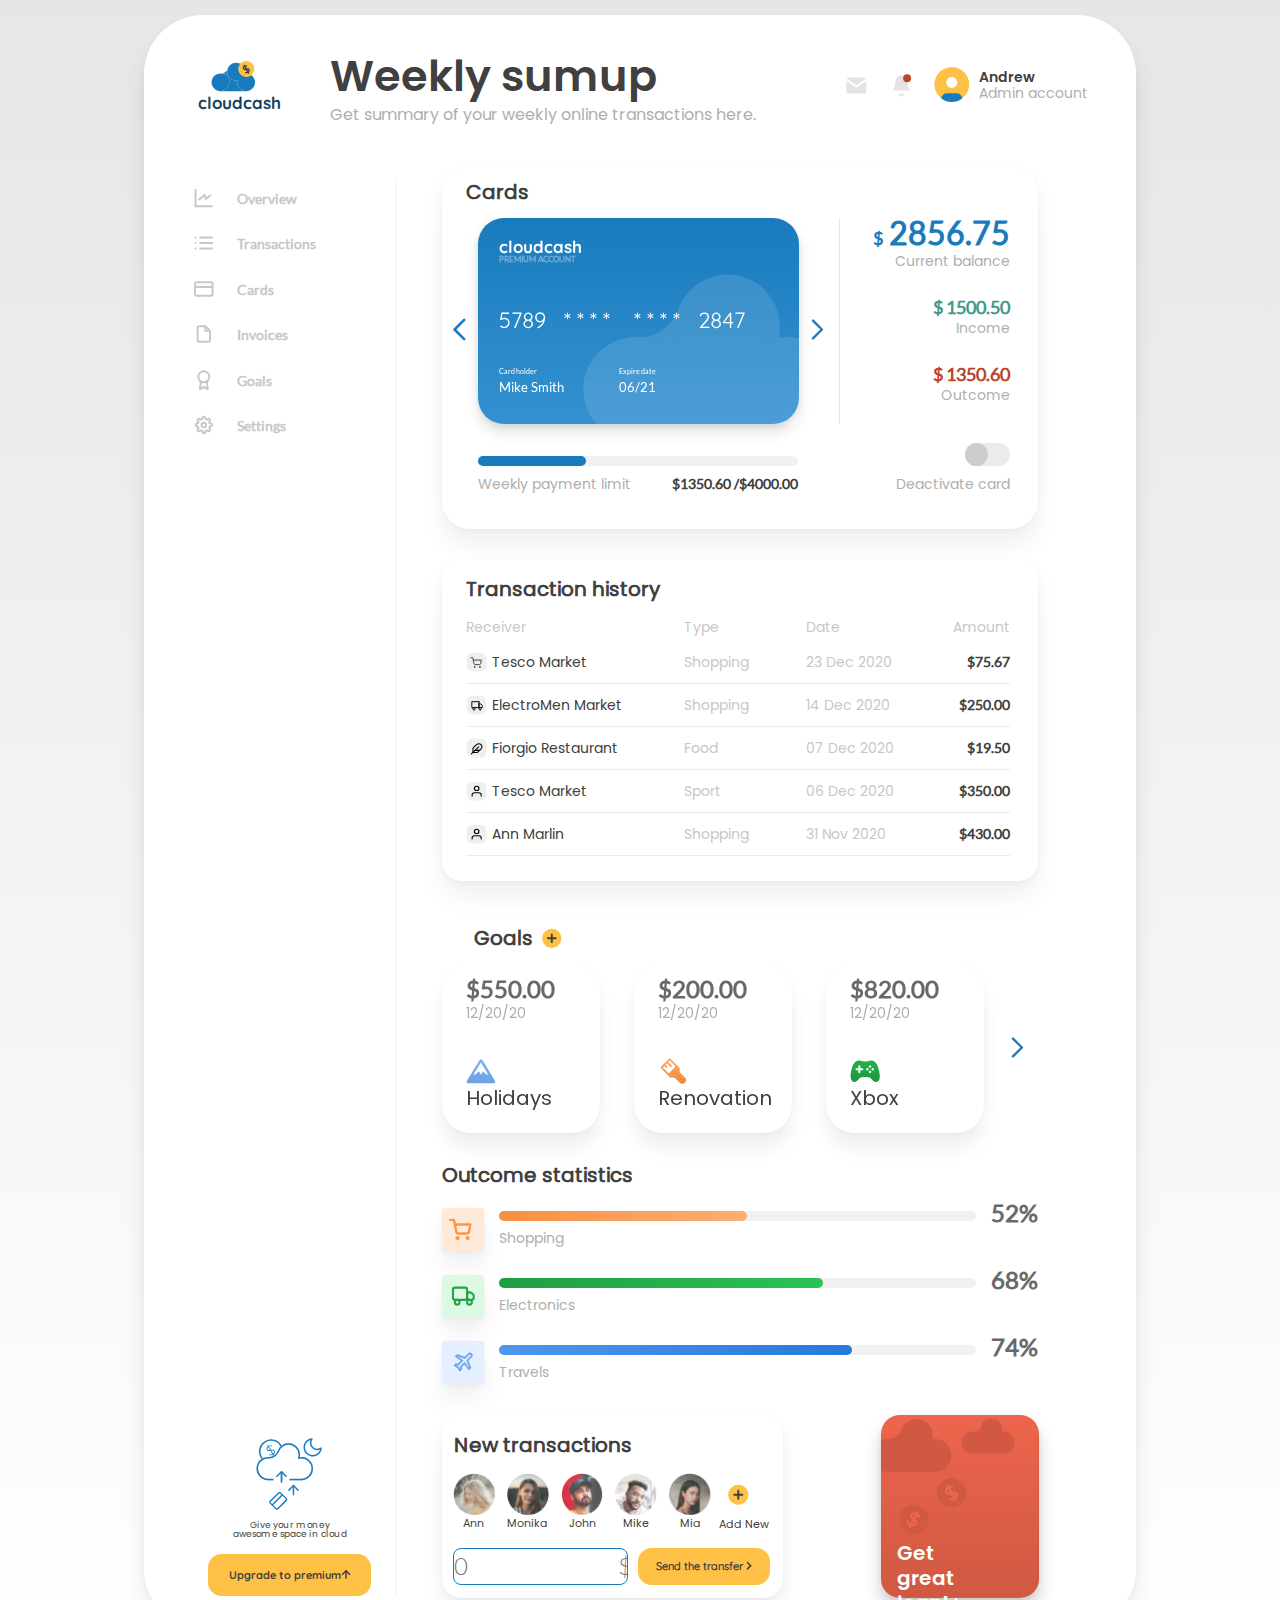
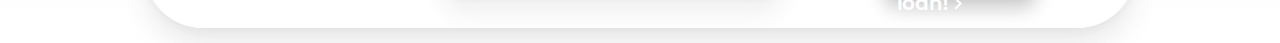
==== commit 4e6c7704: "[~] added interactivity" ====
--- a/test-project/index.html
+++ b/test-project/index.html
@@ -151,7 +151,7 @@
                         <div class="card-wrapper">
                             <div class="card-content-left">
                                 <div class="single-slide">
-                                    <div data-card-item="1" class="card-item">
+                                    <div id="card-item-1" class="card-item">
                                         <div class="card-item-wrapper">
                                             <p class="card-brand">cloudcash</p>   
                                             <p class="card-type">PREMIUM ACCOUNT</p>
@@ -169,7 +169,7 @@
                                         </div>
                                         <img src="images/card-design.svg" alt="card-design">
                                     </div>
-                                    <div data-card-item="2" class="card-item">
+                                    <div id="card-item-2" class="card-item">
                                         <div class="card-item-wrapper">
                                             <p class="card-brand">cloudcash</p>   
                                             <p class="card-type">PREMIUM ACCOUNT</p>
@@ -190,11 +190,11 @@
                                 </div>
                                 <div class="card-progress">
                                     <div class="progress-bar">
-                                        <div data-card-progress class="progress-bar-inner"></div>
+                                        <div id="card-progress-bar-inner" class="progress-bar-inner"></div>
                                     </div>
                                     <div class="card-limit">
                                         <p>Weekly payment limit</p>
-                                        <p data-card-limit-value>$350.60 / $4000</p>
+                                        <p id="card-limit">$350.60 / $4000</p>
                                     </div>
                                 </div>
                             </div>
@@ -225,35 +225,35 @@
                                 <p class="date">Date</p>
                                 <p class="amount">Amount</p>
                             </div>
-                            <div class="transactions-row">
+                            <div id="transactions-row-1" class="transactions-row">
                                 <img src="images/history-shopping.svg" alt="history-shopping">
                                 <p class="receiver">Tesco Market</p>
                                 <p class="type">Shopping</p>
                                 <p class="date">23 Dec 2020</p>
                                 <p class="amount">$75.67</p>
                             </div>
-                            <div class="transactions-row">
+                            <div id="transactions-row-2" class="transactions-row">
                                 <img src="images/history-car.svg" alt="history-car">
                                 <p class="receiver">ElectroMen Market</p>
                                 <p class="type">Shopping</p>
                                 <p class="date">14 Dec 2020</p>
                                 <p class="amount">$250.00</p>
                             </div>
-                            <div class="transactions-row">
+                            <div id="transactions-row-3" class="transactions-row">
                                 <img src="images/history-food.svg" alt="history-food">
                                 <p class="receiver">Fiorgio Restaurant</p>
                                 <p class="type">Food</p>
                                 <p class="date">07 Dec 2020</p>
                                 <p class="amount">$19.50</p>
                             </div>
-                            <div class="transactions-row">
+                            <div id="transactions-row-4" class="transactions-row">
                                 <img src="images/history-person.svg" alt="history-person">
                                 <p class="receiver">John Mathew Kayne</p>
                                 <p class="type">Sport</p>
                                 <p class="date">06 Dec 2020</p>
                                 <p class="amount">$350.00</p>
                             </div>
-                            <div class="transactions-row">
+                            <div id="transactions-row-5" class="transactions-row">
                                 <img src="images/history-person.svg" alt="history-person">
                                 <p class="receiver">Ann Marlin</p>
                                 <p class="type">Shopping</p>
@@ -270,7 +270,7 @@
                             <img src="images/plus-circle.svg" alt="picture Add new">
                         </div>
                         <div class="multiple-items">
-                            <div class="goal-item">
+                            <div id="goal-item-1" class="goal-item">
                                 <div class="goal-item-wrapper">
                                     <p class="goal-amount">$550.00</p>
                                     <p class="goal-date">12/20/20</p>
@@ -278,7 +278,7 @@
                                     <p class="goal-name">Holidays</p>
                                 </div>
                             </div>
-                            <div class="goal-item">
+                            <div id="goal-item-2" class="goal-item">
                                 <div class="goal-item-wrapper">
                                     <p class="goal-amount">$200.00</p>
                                     <p class="goal-date">12/20/20</p>
@@ -286,7 +286,7 @@
                                     <p class="goal-name">Renovation</p>
                                 </div>   
                             </div>
-                            <div class="goal-item">
+                            <div id="goal-item-3" class="goal-item">
                                 <div class="goal-item-wrapper">
                                     <p class="goal-amount">$820.00</p>
                                     <p class="goal-date">12/20/20</p>
@@ -294,7 +294,7 @@
                                     <p class="goal-name">Xbox</p>
                                 </div>
                             </div>
-                             <div class="goal-item">
+                             <div id="goal-item-4" class="goal-item">
                                 <div class="goal-item-wrapper">
                                     <p class="goal-amount">$200.00</p>
                                     <p class="goal-date">12/20/20</p>
@@ -302,7 +302,7 @@
                                     <p class="goal-name">Renovation</p>
                                 </div>   
                             </div>
-                            <div class="goal-item">
+                            <div id="goal-item-5" class="goal-item">
                                 <div class="goal-item-wrapper">
                                     <p class="goal-amount">$820.00</p>
                                     <p class="goal-date">12/20/20</p>
@@ -314,29 +314,29 @@
                     </div>
                     <div class="statistics">
                         <h2>Outcome statistics</h2>
-                        <div data-statistics="1" class="statistics-item">
+                        <div id="statistics-item-1" class="statistics-item">
                             <img src="images/stat-shopping.svg" alt="statistics-shopping">
                             <div class="progress-bar">
                                 <div class="progress-bar-inner"></div>
                                 <p>Shopping</p>
                             </div>
-                            <p data-statistics-percent="1" class="statistics-percent">52%</p>
-                        </div>
-                        <div data-statistics="2" class="statistics-item">
+                            <p class="statistics-percent">52%</p>
+                        </div>
+                        <div id="statistics-item-2" class="statistics-item">
                             <img src="images/stat-electronics.svg" alt="statistics-electronics">
                             <div class="progress-bar">
                                 <div class="progress-bar-inner"></div>
                                 <p>Electronics</p>
                             </div>
-                            <p data-statistics-percent="2" class="statistics-percent">21%</p>
-                        </div>
-                        <div data-statistics="3" class="statistics-item">
+                            <p class="statistics-percent">21%</p>
+                        </div>
+                        <div id="statistics-item-3" class="statistics-item">
                             <img src="images/stat-travels.svg" alt="statistics-travels">
                             <div class="progress-bar">
                                 <div class="progress-bar-inner"></div>
                                 <p>Travels</p>
                             </div>
-                            <p data-statistics-percent="3" class="statistics-percent">74%</p>
+                            <p class="statistics-percent">74%</p>
                         </div>
                     </div>
                     <div class="new-transaction">
--- a/test-project/style.css
+++ b/test-project/style.css
@@ -117,20 +117,9 @@
     margin-left: 20px;
     cursor: pointer;
 }
-.account > img:hover {
-    background: #F0F7FF;
-    box-shadow: 0px 10px 12px rgba(0, 0, 0, 0.04);
-}
 .account-data {
     margin-left: 9.18px;
     cursor: pointer;
-}
-.account-data:hover {
-    width: 110px;
-    height: 35px;
-    background: #F0F7FF;
-    border-radius: 5px;
-    box-shadow: 0px 10px 12px rgba(0, 0, 0, 0.04);
 }
 .account-data > a:first-child {
     display: block;
@@ -294,10 +283,10 @@
     box-shadow: 0px 8px 14px rgba(0, 0, 0, 0.12), 0px 2px 6px rgba(0, 0, 0, 0.08), 0px 0px 1px rgba(0, 0, 0, 0.04);
     position: relative;
 }
-[data-card-item="1"] {
+#card-item-1 {
     background: linear-gradient(180deg, #197BBD 0%, #3391D0 100%);
 }
-[data-card-item="2"] {
+#card-item-2 {
     background: linear-gradient(180deg, #19bd99 0%, #72d033 100%);
 }
 .card-item-wrapper {
@@ -600,25 +589,25 @@
     border-radius: 3px;
     margin: 6.73px 15px 0 0;
 }
-[data-statistics="1"] img {
+#statistics-item-1  img {
     background: #FFEADA;
     padding: 9px 12px 10px 6px;
 }
-[data-statistics="2"] img {
+#statistics-item-2 img {
     background: #DDF9E4;
 }
-[data-statistics="3"] img  {
+#statistics-item-3 img  {
     background: #E4F0FF;
 }
-[data-statistics="1"] .progress-bar-inner {
+#statistics-item-1 .progress-bar-inner {
     width: 1%;
     background: linear-gradient(270deg, #FCAE73 0%, #F79042 99.18%);
 }
-[data-statistics="2"] .progress-bar-inner {
+#statistics-item-2 .progress-bar-inner {
     width: 1%;
     background: linear-gradient(90deg, #209D43 0%, #2BC255 100%);
 }
-[data-statistics="3"] .progress-bar-inner {
+#statistics-item-3 .progress-bar-inner {
     width: 1%;
     background: linear-gradient(90deg, #4E96EE 0%, #2779dd 100%);
 }
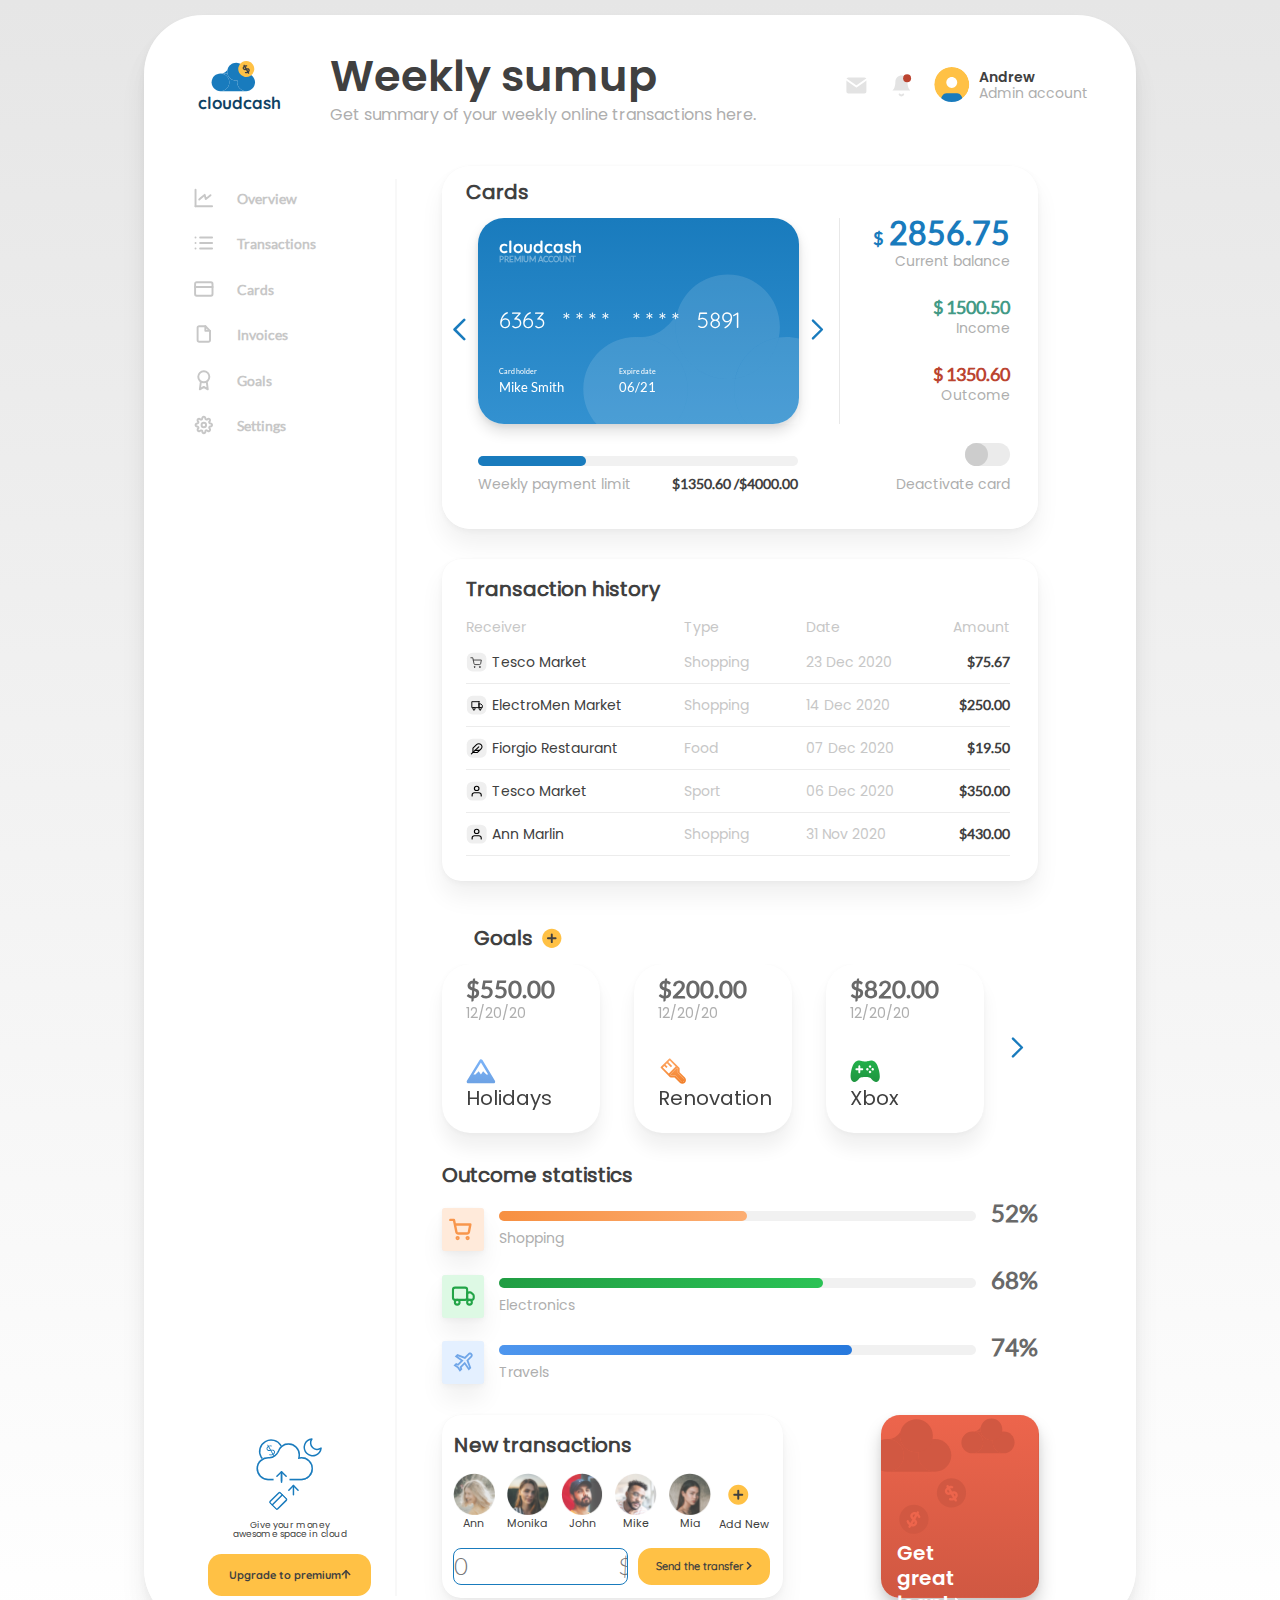
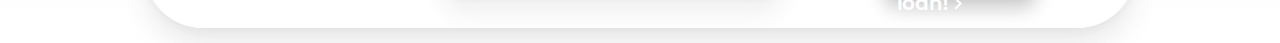
==== commit 9f90fb02: "[f] fixed bag" ====
--- a/test-project/index.html
+++ b/test-project/index.html
@@ -151,7 +151,8 @@
                         <div class="card-wrapper">
                             <div class="card-content-left">
                                 <div class="single-slide">
-                                    <div id="card-item-1" class="card-item">
+
+                                    <div class="card-item card-item-1">
                                         <div class="card-item-wrapper">
                                             <p class="card-brand">cloudcash</p>   
                                             <p class="card-type">PREMIUM ACCOUNT</p>
@@ -169,7 +170,7 @@
                                         </div>
                                         <img src="images/card-design.svg" alt="card-design">
                                     </div>
-                                    <div id="card-item-2" class="card-item">
+                                    <div class="card-item card-item-2">
                                         <div class="card-item-wrapper">
                                             <p class="card-brand">cloudcash</p>   
                                             <p class="card-type">PREMIUM ACCOUNT</p>
--- a/test-project/style.css
+++ b/test-project/style.css
@@ -50,7 +50,7 @@
     height: 10px;
     border-radius: 11px;
     background: #197BBD;
-    transition: width 2s;
+    transition: width 1.5s;
 }
 .dashboard {
     background: linear-gradient(180deg, #E6E6E6 0%, rgba(240, 240, 240, 0) 100%);
@@ -283,10 +283,10 @@
     box-shadow: 0px 8px 14px rgba(0, 0, 0, 0.12), 0px 2px 6px rgba(0, 0, 0, 0.08), 0px 0px 1px rgba(0, 0, 0, 0.04);
     position: relative;
 }
-#card-item-1 {
+.card-item-1 {
     background: linear-gradient(180deg, #197BBD 0%, #3391D0 100%);
 }
-#card-item-2 {
+.card-item-2 {
     background: linear-gradient(180deg, #19bd99 0%, #72d033 100%);
 }
 .card-item-wrapper {
@@ -403,6 +403,9 @@
     display: flex;
     flex-flow: column nowrap;
     align-items: flex-end;
+}
+.card-deactivate:hover {
+    cursor: pointer;
 }
 .card-deactivate p {
     padding-top: 10.53px;
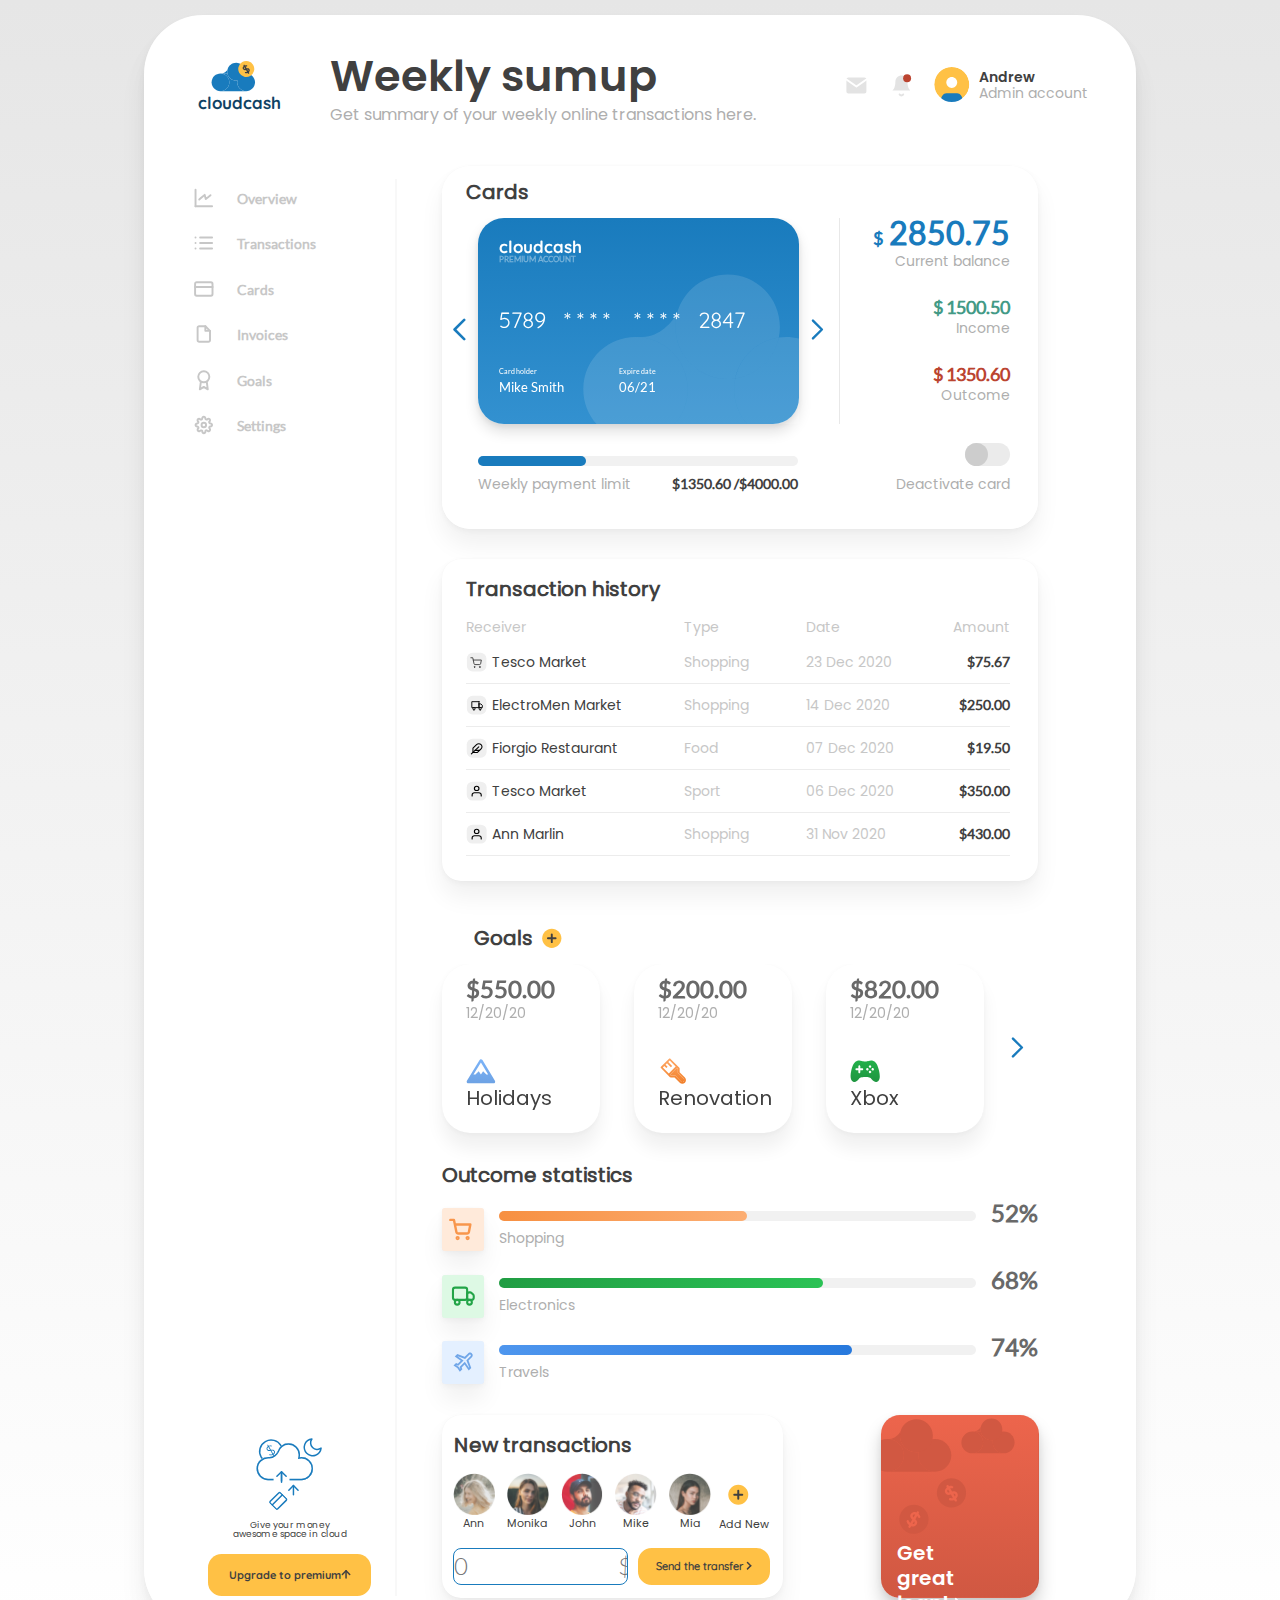
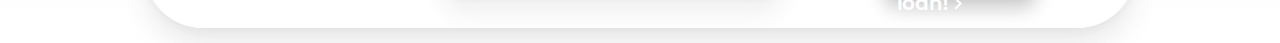
==== commit 9372698e: "[~] fixed bag in script.js" ====
--- a/test-project/index.html
+++ b/test-project/index.html
@@ -9,7 +9,7 @@
     <script type="text/javascript" src="slider/slick-1.8.1/slick/slick.min.js"></script>
     <link rel="stylesheet" href="style.css">
     <link rel="shortcut icon" href="images/logo.svg" type="image/svg">
-    <title>Financial Dashboard</title>        <!-- FAVICON -->
+    <title>Financial Dashboard</title>
 </head>
 <body class="dashboard">
     <div class="board">
@@ -156,15 +156,15 @@
                                         <div class="card-item-wrapper">
                                             <p class="card-brand">cloudcash</p>   
                                             <p class="card-type">PREMIUM ACCOUNT</p>
-                                            <p class="card-number">5789 &nbsp;&nbsp;* * * * &nbsp;&nbsp; * * * * &nbsp;&nbsp;2847</p>
+                                            <p class="card-number"></p>
                                             <div class="card-data-table">
                                                 <div class="card-row">
                                                     <p class="card-text">Card holder</p>
-                                                    <p class="card-holder">Mike Smith</p>
+                                                    <p class="card-holder"></p>
                                                 </div>
                                                 <div class="card-row">
                                                     <p class="card-text">Expire date</p>
-                                                    <p class="card-expire">06/21</p>
+                                                    <p class="card-expire"></p>
                                                 </div>
                                             </div>
                                         </div>
@@ -174,15 +174,15 @@
                                         <div class="card-item-wrapper">
                                             <p class="card-brand">cloudcash</p>   
                                             <p class="card-type">PREMIUM ACCOUNT</p>
-                                            <p class="card-number">3413 &nbsp;&nbsp;* * * * &nbsp;&nbsp; * * * * &nbsp;&nbsp;9354</p>
+                                            <p class="card-number"></p>
                                             <div class="card-data-table">
                                                 <div class="card-row">
                                                     <p class="card-text">Card holder</p>
-                                                    <p class="card-holder">Mike Smith</p>
+                                                    <p class="card-holder"></p>
                                                 </div>
                                                 <div class="card-row">
                                                     <p class="card-text">Expire date</p>
-                                                    <p class="card-expire">02/23</p>
+                                                    <p class="card-expire"></p>
                                                 </div>
                                             </div>
                                         </div>
--- a/test-project/style.css
+++ b/test-project/style.css
@@ -991,6 +991,7 @@
         height: 300px;
     }
     .card-number {
+        font-size: 15px;
         width: 180px;
         padding-bottom: 80px;
     }
@@ -1000,9 +1001,15 @@
         width: 240px;
         height: 320px;
     }
+    .single-slide .prev {
+        top: 140px;
+    }
+    .single-slide .next {
+        top: 140px;
+    }
     .card-progress {
         width: 250px;
-}
+    }
     .progress-bar {
         width: 200px;
         height: 10px;
